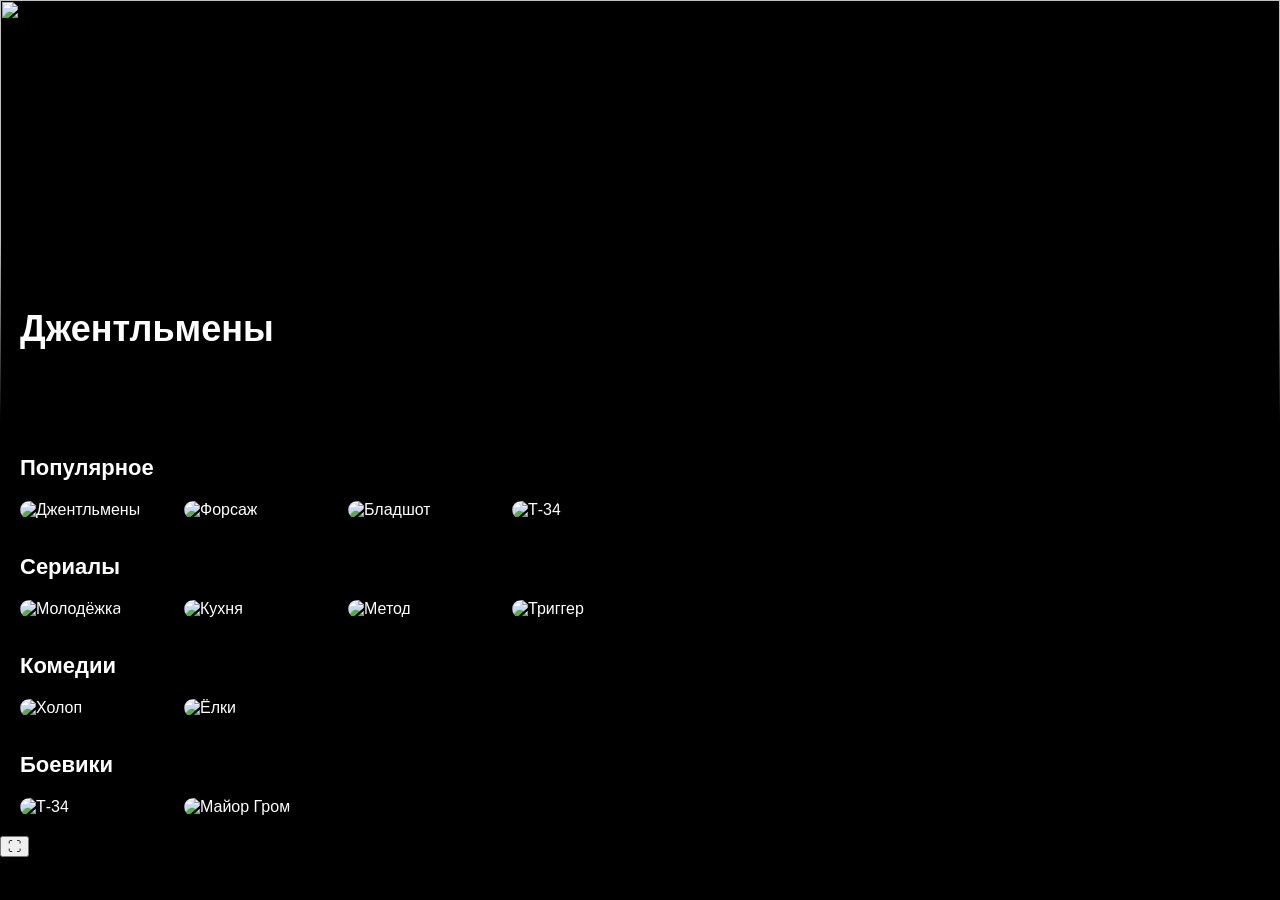
==== index.html @ 3214b255 "Update index.html" ====
<!DOCTYPE html>
<html lang="ru">
<head>

<meta charset="UTF-8">
<meta name="viewport" content="width=device-width, initial-scale=1">

<title>Telepub</title>

<link rel="stylesheet" href="css/style.css">

<script src="https://telegram.org/js/telegram-web-app.js"></script>

</head>

<body>

<div class="hero">
<div class="hero-slider" id="hero"></div>
<div class="hero-gradient"></div>
</div>

<div class="content">

<section>
<h2>Популярное</h2>
<div class="row" id="popular"></div>
</section>

<section>
<h2>Сериалы</h2>
<div class="row" id="series"></div>
</section>

<section>
<h2>Комедии</h2>
<div class="row" id="comedy"></div>
</section>

<section>
<h2>Боевики</h2>
<div class="row" id="action"></div>
</section>

</div>

<!-- Fullscreen button -->
<button id="fullscreenBtn" class="fullscreen-btn">⛶</button>

<script src="js/movies.js"></script>
<script src="js/app.js"></script>
<script src="js/slider.js"></script>

</body>
</html>
---- css/style.css ----
body{
margin:0;
background:#000;
color:#fff;
font-family:-apple-system,BlinkMacSystemFont,Arial;
}

/* HERO */

.hero{
height:420px;
position:relative;
overflow:hidden;
}

.hero-slide{
position:absolute;
width:100%;
height:100%;
opacity:0;
transition:opacity .6s;
}

.hero-slide.active{
opacity:1;
}

.hero-slide img{
width:100%;
height:100%;
object-fit:cover;
}

.hero-info{
position:absolute;
bottom:60px;
left:20px;
z-index:2;
max-width:60%;
}

.hero-title{
font-size:36px;
font-weight:700;
margin-bottom:10px;
}

.hero-desc{
font-size:16px;
opacity:.9;
}

.hero-gradient{
position:absolute;
bottom:0;
width:100%;
height:180px;
background:linear-gradient(transparent,#000);
}

/* CONTENT */

.content{
padding:10px;
}

h2{
margin:25px 10px 10px;
font-size:22px;
}

/* ROW */

.row{
display:flex;
overflow-x:auto;
gap:14px;
padding:10px;
scroll-behavior:smooth;
}

.row::-webkit-scrollbar{
display:none;
}

/* POSTER */

.poster{
min-width:150px;
transition:0.25s;
cursor:pointer;
}

.poster img{
width:150px;
height:225px;
object-fit:cover;
border-radius:10px;
box-shadow:0 8px 20px rgba(0,0,0,.5);
}

.poster:hover{
transform:scale(1.08);
}

/* PLAYER */

#playerWrapper{
position:relative;
width:720px;
max-width:100vw;
margin:auto;
}

#playerWrapper video{
width:100%;
background:#000;
}

/* CLOSE */

#closeBtn{
position:absolute;
top:12px;
right:16px;
font-size:28px;
cursor:pointer;
color:white;
z-index:1000;
}

/* SKIP */

#skipBtn{
position:absolute;
bottom:22px;
right:22px;
padding:10px 18px;
background:rgba(255,255,255,0.2);
color:white;
border-radius:8px;
cursor:pointer;
display:none;
backdrop-filter: blur(6px);
}
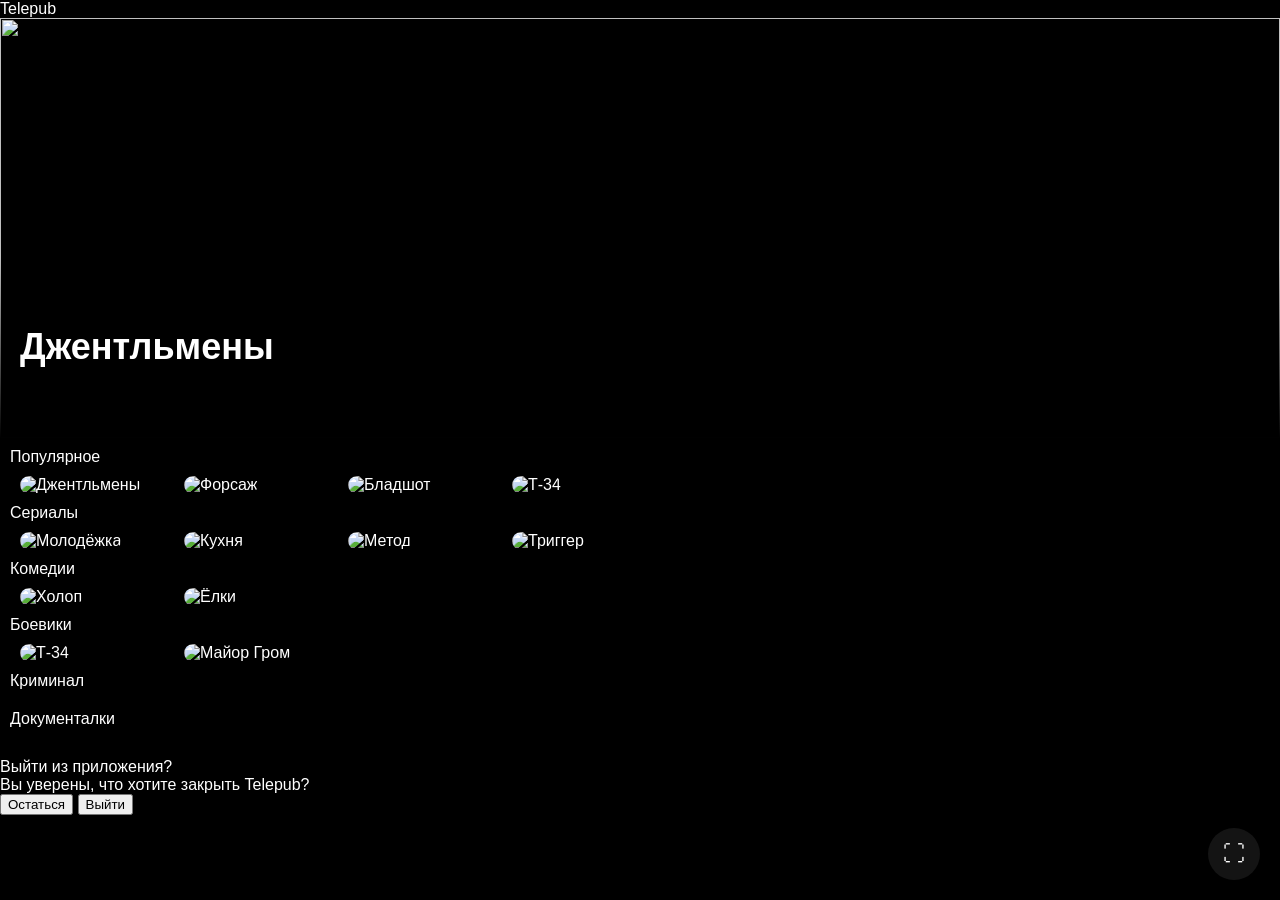
==== commit e6bc38d5: "Update index.html" ====
--- a/index.html
+++ b/index.html
@@ -1,55 +1,98 @@
 <!DOCTYPE html>
 <html lang="ru">
 <head>
-
 <meta charset="UTF-8">
-<meta name="viewport" content="width=device-width, initial-scale=1">
-
+<meta name="viewport" content="width=device-width, initial-scale=1, viewport-fit=cover">
 <title>Telepub</title>
-
 <link rel="stylesheet" href="css/style.css">
-
 <script src="https://telegram.org/js/telegram-web-app.js"></script>
-
 </head>
-
 <body>
 
+<!-- ШАПКА -->
+<header class="site-header">
+  <div class="logo">Tele<span>pub</span></div>
+</header>
+
+<!-- HERO БАННЕР -->
 <div class="hero">
-<div class="hero-slider" id="hero"></div>
-<div class="hero-gradient"></div>
+  <div class="hero-slider" id="hero"></div>
+  <div class="hero-gradient"></div>
+  <div class="hero-dots" id="heroDots"></div>
 </div>
 
+<!-- ОСНОВНОЙ КОНТЕНТ -->
 <div class="content">
 
-<section>
-<h2>Популярное</h2>
-<div class="row" id="popular"></div>
-</section>
+  <section>
+    <div class="section-header">
+      <div class="section-title">Популярное</div>
+      <div class="section-line"></div>
+    </div>
+    <div class="row" id="popular"></div>
+  </section>
 
-<section>
-<h2>Сериалы</h2>
-<div class="row" id="series"></div>
-</section>
+  <section>
+    <div class="section-header">
+      <div class="section-title">Сериалы</div>
+      <div class="section-line"></div>
+    </div>
+    <div class="row" id="series"></div>
+  </section>
 
-<section>
-<h2>Комедии</h2>
-<div class="row" id="comedy"></div>
-</section>
+  <section>
+    <div class="section-header">
+      <div class="section-title">Комедии</div>
+      <div class="section-line"></div>
+    </div>
+    <div class="row" id="comedy"></div>
+  </section>
 
-<section>
-<h2>Боевики</h2>
-<div class="row" id="action"></div>
-</section>
+  <section>
+    <div class="section-header">
+      <div class="section-title">Боевики</div>
+      <div class="section-line"></div>
+    </div>
+    <div class="row" id="action"></div>
+  </section>
+
+  <section>
+    <div class="section-header">
+      <div class="section-title">Криминал</div>
+      <div class="section-line"></div>
+    </div>
+    <div class="row" id="crime"></div>
+  </section>
+
+  <section>
+    <div class="section-header">
+      <div class="section-title">Документалки</div>
+      <div class="section-line"></div>
+    </div>
+    <div class="row" id="docs"></div>
+  </section>
 
 </div>
 
-<!-- Fullscreen button -->
-<button id="fullscreenBtn" class="fullscreen-btn">⛶</button>
+<!-- КНОПКА FULLSCREEN -->
+<button id="fullscreenBtn" class="fullscreen-btn" title="Полный экран">⛶</button>
+
+<!-- МОДАЛ ПОДТВЕРЖДЕНИЯ ВЫХОДА -->
+<div class="exit-modal" id="exitModal">
+  <div class="exit-modal-backdrop" id="exitBackdrop"></div>
+  <div class="exit-modal-sheet">
+    <div class="exit-modal-handle"></div>
+    <div class="exit-modal-title">Выйти из приложения?</div>
+    <div class="exit-modal-sub">Вы уверены, что хотите закрыть Telepub?</div>
+    <div class="exit-modal-btns">
+      <button class="exit-btn-cancel"  id="exitCancel">Остаться</button>
+      <button class="exit-btn-confirm" id="exitConfirm">Выйти</button>
+    </div>
+  </div>
+</div>
 
 <script src="js/movies.js"></script>
 <script src="js/app.js"></script>
 <script src="js/slider.js"></script>
-
 </body>
 </html>
--- a/css/style.css
+++ b/css/style.css
@@ -6,7 +6,6 @@
 }
 
 /* HERO */
-
 .hero{
 height:420px;
 position:relative;
@@ -59,7 +58,6 @@
 }
 
 /* CONTENT */
-
 .content{
 padding:10px;
 }
@@ -70,7 +68,6 @@
 }
 
 /* ROW */
-
 .row{
 display:flex;
 overflow-x:auto;
@@ -84,7 +81,6 @@
 }
 
 /* POSTER */
-
 .poster{
 min-width:150px;
 transition:0.25s;
@@ -104,7 +100,6 @@
 }
 
 /* PLAYER */
-
 #playerWrapper{
 position:relative;
 width:720px;
@@ -118,7 +113,6 @@
 }
 
 /* CLOSE */
-
 #closeBtn{
 position:absolute;
 top:12px;
@@ -130,7 +124,6 @@
 }
 
 /* SKIP */
-
 #skipBtn{
 position:absolute;
 bottom:22px;
@@ -143,3 +136,20 @@
 display:none;
 backdrop-filter: blur(6px);
 }
+
+/* FULLSCREEN BUTTON */
+.fullscreen-btn{
+position: fixed;
+bottom: 20px;
+right: 20px;
+width: 52px;
+height: 52px;
+border-radius: 50%;
+border: none;
+font-size: 22px;
+background: rgba(255,255,255,0.08);
+color: white;
+backdrop-filter: blur(12px);
+z-index: 999;
+cursor:pointer;
+}
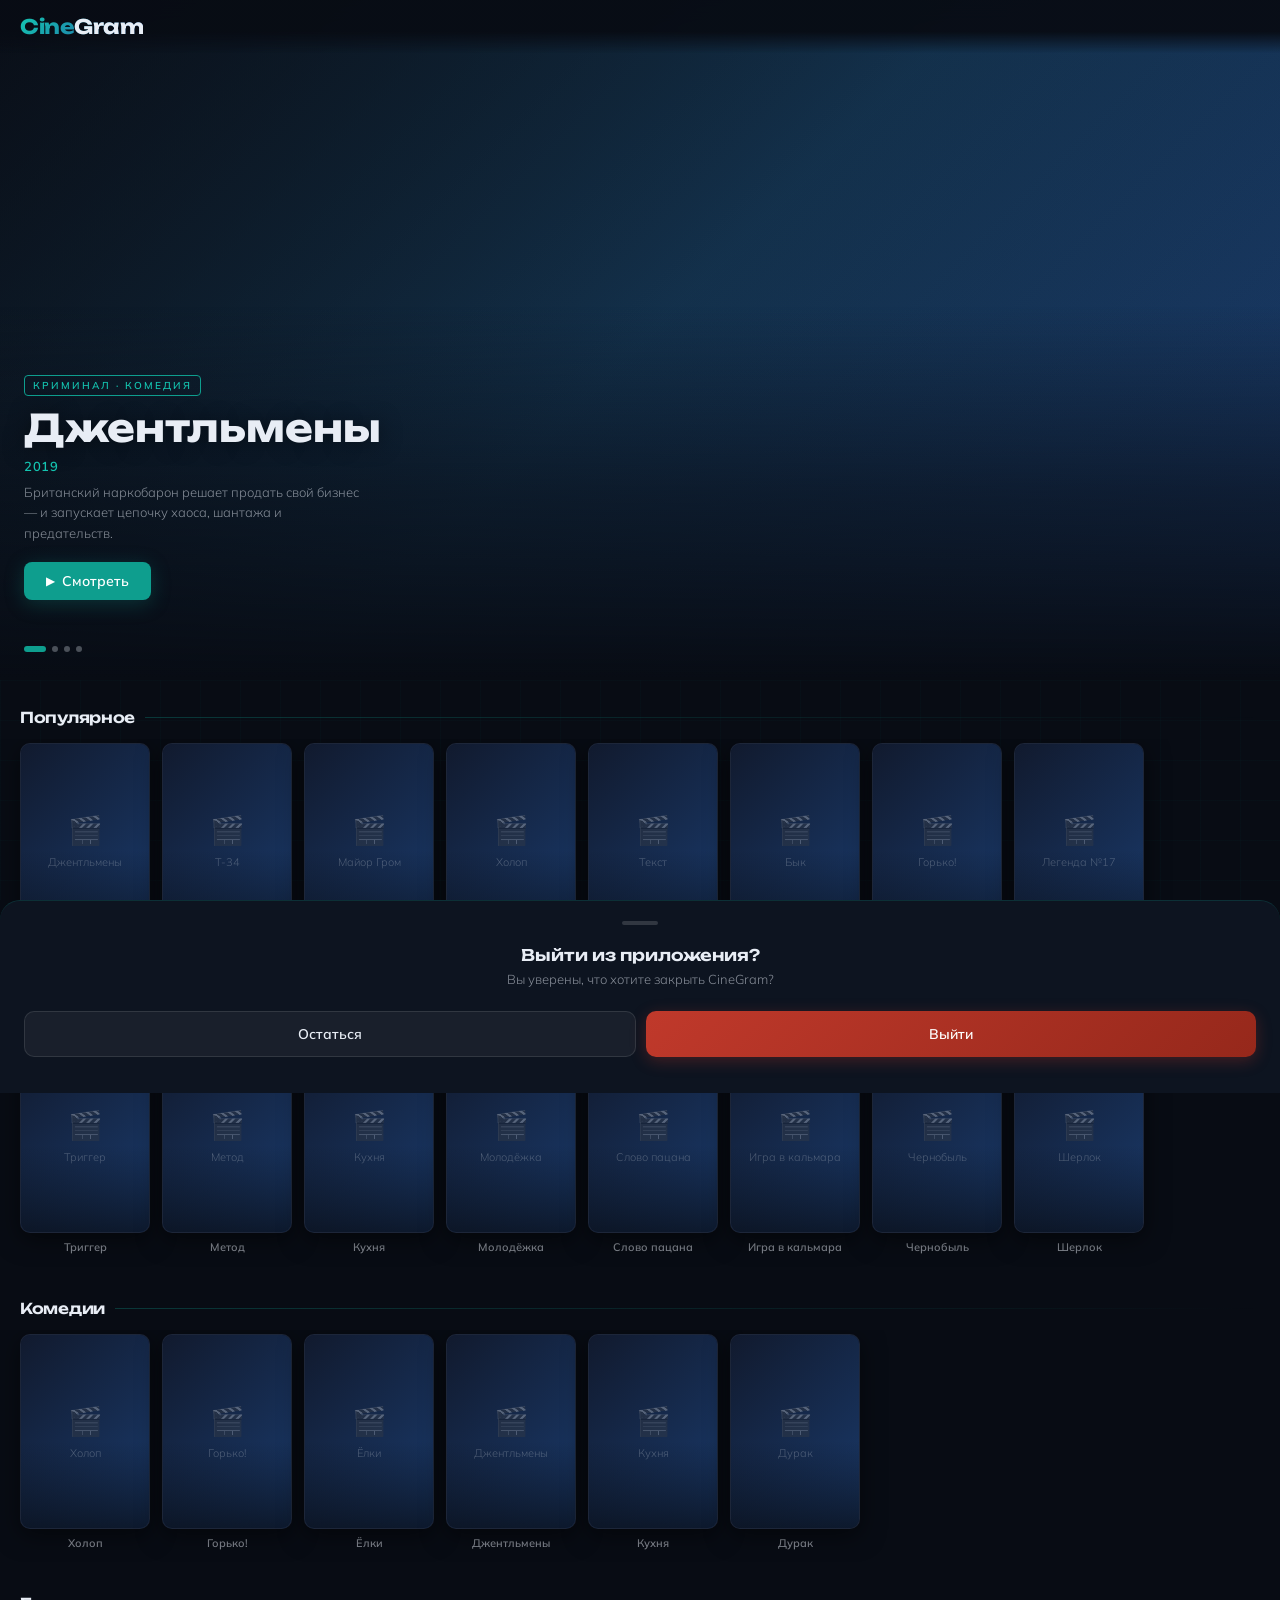
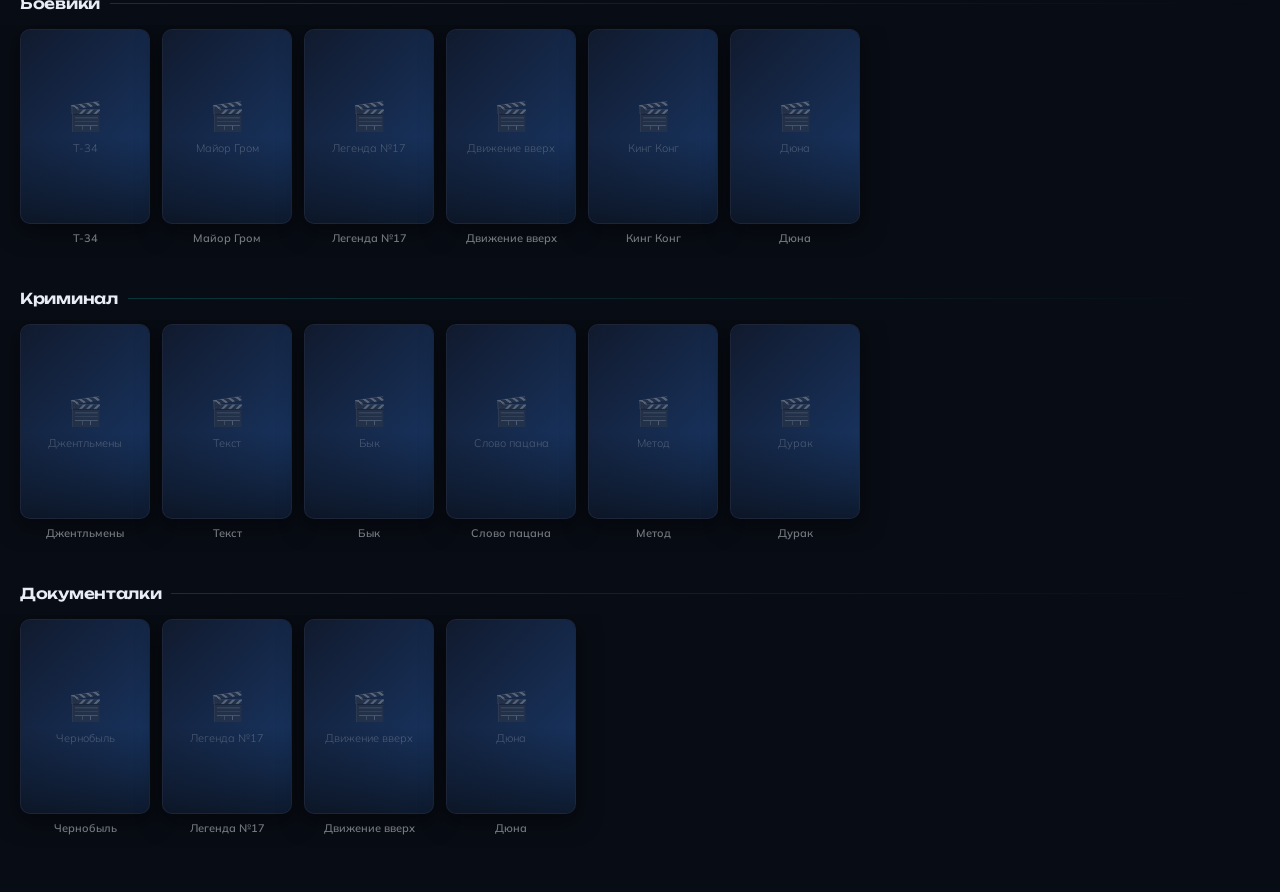
==== commit 51ceabbc: "Update index.html" ====
--- a/index.html
+++ b/index.html
@@ -3,7 +3,7 @@
 <head>
 <meta charset="UTF-8">
 <meta name="viewport" content="width=device-width, initial-scale=1, viewport-fit=cover">
-<title>Telepub</title>
+<title>CineGram</title>
 <link rel="stylesheet" href="css/style.css">
 <script src="https://telegram.org/js/telegram-web-app.js"></script>
 </head>
@@ -11,7 +11,7 @@
 
 <!-- ШАПКА -->
 <header class="site-header">
-  <div class="logo">Tele<span>pub</span></div>
+  <div class="logo">Cine<span>Gram</span></div>
 </header>
 
 <!-- HERO БАННЕР -->
@@ -74,16 +74,13 @@
 
 </div>
 
-<!-- КНОПКА FULLSCREEN -->
-<button id="fullscreenBtn" class="fullscreen-btn" title="Полный экран">⛶</button>
-
 <!-- МОДАЛ ПОДТВЕРЖДЕНИЯ ВЫХОДА -->
 <div class="exit-modal" id="exitModal">
   <div class="exit-modal-backdrop" id="exitBackdrop"></div>
   <div class="exit-modal-sheet">
     <div class="exit-modal-handle"></div>
     <div class="exit-modal-title">Выйти из приложения?</div>
-    <div class="exit-modal-sub">Вы уверены, что хотите закрыть Telepub?</div>
+    <div class="exit-modal-sub">Вы уверены, что хотите закрыть CineGram?</div>
     <div class="exit-modal-btns">
       <button class="exit-btn-cancel"  id="exitCancel">Остаться</button>
       <button class="exit-btn-confirm" id="exitConfirm">Выйти</button>
--- a/css/style.css
+++ b/css/style.css
@@ -1,155 +1,521 @@
-body{
-margin:0;
-background:#000;
-color:#fff;
-font-family:-apple-system,BlinkMacSystemFont,Arial;
-}
-
-/* HERO */
-.hero{
-height:420px;
-position:relative;
-overflow:hidden;
-}
-
-.hero-slide{
-position:absolute;
-width:100%;
-height:100%;
-opacity:0;
-transition:opacity .6s;
-}
-
-.hero-slide.active{
-opacity:1;
-}
-
-.hero-slide img{
-width:100%;
-height:100%;
-object-fit:cover;
-}
-
-.hero-info{
-position:absolute;
-bottom:60px;
-left:20px;
-z-index:2;
-max-width:60%;
-}
-
-.hero-title{
-font-size:36px;
-font-weight:700;
-margin-bottom:10px;
-}
-
-.hero-desc{
-font-size:16px;
-opacity:.9;
-}
-
-.hero-gradient{
-position:absolute;
-bottom:0;
-width:100%;
-height:180px;
-background:linear-gradient(transparent,#000);
-}
-
-/* CONTENT */
-.content{
-padding:10px;
-}
-
-h2{
-margin:25px 10px 10px;
-font-size:22px;
-}
-
-/* ROW */
-.row{
-display:flex;
-overflow-x:auto;
-gap:14px;
-padding:10px;
-scroll-behavior:smooth;
-}
-
-.row::-webkit-scrollbar{
-display:none;
-}
-
-/* POSTER */
-.poster{
-min-width:150px;
-transition:0.25s;
-cursor:pointer;
-}
-
-.poster img{
-width:150px;
-height:225px;
-object-fit:cover;
-border-radius:10px;
-box-shadow:0 8px 20px rgba(0,0,0,.5);
-}
-
-.poster:hover{
-transform:scale(1.08);
-}
-
-/* PLAYER */
-#playerWrapper{
-position:relative;
-width:720px;
-max-width:100vw;
-margin:auto;
-}
-
-#playerWrapper video{
-width:100%;
-background:#000;
-}
-
-/* CLOSE */
-#closeBtn{
-position:absolute;
-top:12px;
-right:16px;
-font-size:28px;
-cursor:pointer;
-color:white;
-z-index:1000;
-}
-
-/* SKIP */
-#skipBtn{
-position:absolute;
-bottom:22px;
-right:22px;
-padding:10px 18px;
-background:rgba(255,255,255,0.2);
-color:white;
-border-radius:8px;
-cursor:pointer;
-display:none;
-backdrop-filter: blur(6px);
-}
-
-/* FULLSCREEN BUTTON */
-.fullscreen-btn{
-position: fixed;
-bottom: 20px;
-right: 20px;
-width: 52px;
-height: 52px;
-border-radius: 50%;
-border: none;
-font-size: 22px;
-background: rgba(255,255,255,0.08);
-color: white;
-backdrop-filter: blur(12px);
-z-index: 999;
-cursor:pointer;
-}
+@import url('https://fonts.googleapis.com/css2?family=Unbounded:wght@400;600;700&family=Mulish:wght@300;400;600&display=swap');
+
+/* ============================================================
+   ПЕРЕМЕННЫЕ
+   ============================================================ */
+:root {
+  --bg:         #080c14;
+  --bg2:        #0d1420;
+  --bg3:        #111a2e;
+  --blue:       #1a3a6b;
+  --blue-light: #2558a8;
+  --teal:       #0e9e8e;
+  --teal-light: #14c4b0;
+  --teal-glow:  rgba(14,158,142,0.25);
+  --text:       #e8edf5;
+  --text-dim:   rgba(232,237,245,0.55);
+  --text-muted: rgba(232,237,245,0.3);
+  --card-bg:    rgba(13,20,32,0.8);
+  --radius:     10px;
+}
+
+/* ============================================================
+   БАЗА
+   ============================================================ */
+*, *::before, *::after { box-sizing: border-box; margin: 0; padding: 0; }
+
+html { scroll-behavior: smooth; }
+
+body {
+  background: var(--bg);
+  color: var(--text);
+  font-family: 'Mulish', sans-serif;
+  font-weight: 300;
+  min-height: 100vh;
+  overflow-x: hidden;
+}
+
+/* Фоновая сетка */
+body::before {
+  content: '';
+  position: fixed;
+  inset: 0;
+  background-image:
+    linear-gradient(rgba(14,158,142,0.03) 1px, transparent 1px),
+    linear-gradient(90deg, rgba(14,158,142,0.03) 1px, transparent 1px);
+  background-size: 40px 40px;
+  pointer-events: none;
+  z-index: 0;
+}
+
+/* ============================================================
+   ШАПКА
+   ============================================================ */
+.site-header {
+  position: fixed;
+  top: 0; left: 0; right: 0;
+  z-index: 100;
+  padding: 14px 20px;
+  display: flex;
+  align-items: center;
+  justify-content: space-between;
+  background: linear-gradient(to bottom, rgba(8,12,20,0.95) 60%, transparent);
+  backdrop-filter: blur(10px);
+}
+
+.logo {
+  font-family: 'Unbounded', sans-serif;
+  font-weight: 700;
+  font-size: 20px;
+  letter-spacing: -0.5px;
+  background: linear-gradient(135deg, var(--teal-light), var(--blue-light));
+  -webkit-background-clip: text;
+  -webkit-text-fill-color: transparent;
+  background-clip: text;
+}
+
+.logo span {
+  background: var(--text);
+  -webkit-background-clip: text;
+  -webkit-text-fill-color: transparent;
+  background-clip: text;
+}
+
+/* ============================================================
+   HERO
+   ============================================================ */
+.hero {
+  position: relative;
+  height: 100svh;
+  min-height: 480px;
+  max-height: 680px;
+  overflow: hidden;
+}
+
+.hero-slider {
+  position: relative;
+  width: 100%;
+  height: 100%;
+}
+
+.hero-slide {
+  position: absolute;
+  inset: 0;
+  opacity: 0;
+  transition: opacity 0.8s ease;
+}
+
+.hero-slide.active { opacity: 1; }
+
+.hero-slide img {
+  width: 100%;
+  height: 100%;
+  object-fit: cover;
+  transform: scale(1.04);
+  transition: transform 6s ease;
+  filter: brightness(0.55) saturate(0.8);
+}
+
+.hero-slide.active img { transform: scale(1); }
+
+/* Наложения */
+.hero-slide::before {
+  content: '';
+  position: absolute;
+  inset: 0;
+  background: linear-gradient(
+    135deg,
+    rgba(8,12,20,0.7) 0%,
+    rgba(14,158,142,0.08) 50%,
+    transparent 100%
+  );
+  z-index: 1;
+}
+
+.hero-gradient {
+  position: absolute;
+  bottom: 0; left: 0; right: 0;
+  height: 55%;
+  background: linear-gradient(
+    to bottom,
+    transparent 0%,
+    rgba(8,12,20,0.6) 50%,
+    var(--bg) 100%
+  );
+  z-index: 2;
+}
+
+.hero-info {
+  position: absolute;
+  bottom: 80px;
+  left: 24px;
+  right: 24px;
+  z-index: 3;
+  opacity: 0;
+  transform: translateY(16px);
+  transition: opacity 0.6s 0.3s ease, transform 0.6s 0.3s ease;
+}
+
+.hero-slide.active .hero-info {
+  opacity: 1;
+  transform: translateY(0);
+}
+
+.hero-badge {
+  display: inline-block;
+  font-family: 'Mulish', sans-serif;
+  font-size: 10px;
+  font-weight: 600;
+  letter-spacing: 2px;
+  text-transform: uppercase;
+  color: var(--teal-light);
+  border: 1px solid var(--teal);
+  border-radius: 4px;
+  padding: 3px 8px;
+  margin-bottom: 10px;
+}
+
+.hero-title {
+  font-family: 'Unbounded', sans-serif;
+  font-size: clamp(24px, 6vw, 38px);
+  font-weight: 700;
+  line-height: 1.15;
+  margin-bottom: 8px;
+  text-shadow: 0 2px 20px rgba(0,0,0,0.5);
+}
+
+.hero-meta {
+  font-size: 13px;
+  color: var(--teal-light);
+  font-weight: 600;
+  margin-bottom: 8px;
+  letter-spacing: 0.5px;
+}
+
+.hero-desc {
+  font-size: 13px;
+  color: var(--text-dim);
+  line-height: 1.6;
+  max-width: 340px;
+  margin-bottom: 18px;
+}
+
+.hero-btn {
+  display: inline-flex;
+  align-items: center;
+  gap: 8px;
+  background: var(--teal);
+  color: #fff;
+  font-family: 'Mulish', sans-serif;
+  font-weight: 600;
+  font-size: 14px;
+  padding: 10px 22px;
+  border-radius: 8px;
+  cursor: pointer;
+  border: none;
+  transition: background 0.2s, transform 0.2s, box-shadow 0.2s;
+  box-shadow: 0 4px 20px var(--teal-glow);
+}
+.hero-btn:hover { background: var(--teal-light); transform: translateY(-1px); box-shadow: 0 6px 28px var(--teal-glow); }
+.hero-btn::before { content: '▶'; font-size: 11px; }
+
+/* Индикаторы слайдов */
+.hero-dots {
+  position: absolute;
+  bottom: 28px;
+  left: 24px;
+  z-index: 3;
+  display: flex;
+  gap: 6px;
+}
+
+.hero-dot {
+  width: 6px;
+  height: 6px;
+  border-radius: 3px;
+  background: var(--text-muted);
+  transition: width 0.3s, background 0.3s;
+  cursor: pointer;
+}
+.hero-dot.active {
+  width: 22px;
+  background: var(--teal);
+}
+
+/* ============================================================
+   КОНТЕНТ
+   ============================================================ */
+.content {
+  position: relative;
+  z-index: 1;
+  padding: 0 0 40px;
+}
+
+section {
+  margin-bottom: 4px;
+}
+
+.section-header {
+  display: flex;
+  align-items: center;
+  gap: 10px;
+  padding: 28px 20px 12px;
+}
+
+.section-title {
+  font-family: 'Unbounded', sans-serif;
+  font-size: 15px;
+  font-weight: 600;
+  letter-spacing: -0.3px;
+  color: var(--text);
+}
+
+.section-line {
+  flex: 1;
+  height: 1px;
+  background: linear-gradient(to right, rgba(14,158,142,0.3), transparent);
+}
+
+/* ============================================================
+   РЯД ПОСТЕРОВ
+   ============================================================ */
+.row {
+  display: flex;
+  overflow-x: auto;
+  gap: 12px;
+  padding: 4px 20px 12px;
+  scroll-behavior: smooth;
+  -webkit-overflow-scrolling: touch;
+}
+.row::-webkit-scrollbar { display: none; }
+
+/* ============================================================
+   ПОСТЕР
+   ============================================================ */
+.poster {
+  flex-shrink: 0;
+  width: 130px;
+  cursor: pointer;
+  position: relative;
+}
+
+.poster-img-wrap {
+  position: relative;
+  width: 130px;
+  height: 195px;
+  border-radius: var(--radius);
+  overflow: hidden;
+  background: var(--bg3);
+  box-shadow: 0 6px 24px rgba(0,0,0,0.5);
+  transition: transform 0.25s ease, box-shadow 0.25s ease;
+  border: 1px solid rgba(255,255,255,0.05);
+}
+
+.poster:active .poster-img-wrap,
+.poster:hover .poster-img-wrap {
+  transform: scale(1.05) translateY(-3px);
+  box-shadow: 0 12px 32px rgba(0,0,0,0.6), 0 0 0 1px rgba(14,158,142,0.4);
+}
+
+.poster img {
+  width: 100%;
+  height: 100%;
+  object-fit: cover;
+  display: block;
+  transition: filter 0.25s;
+}
+
+.poster:hover img, .poster:active img {
+  filter: brightness(1.1);
+}
+
+/* Заглушка если картинка не загрузилась */
+.poster-placeholder {
+  width: 100%;
+  height: 100%;
+  display: flex;
+  flex-direction: column;
+  align-items: center;
+  justify-content: center;
+  background: linear-gradient(135deg, var(--bg3), var(--blue));
+  color: var(--text-muted);
+  font-size: 11px;
+  text-align: center;
+  padding: 12px;
+  gap: 8px;
+}
+.poster-placeholder::before {
+  content: '🎬';
+  font-size: 28px;
+}
+
+/* Блик поверх постера */
+.poster-img-wrap::after {
+  content: '';
+  position: absolute;
+  inset: 0;
+  background: linear-gradient(
+    to bottom,
+    transparent 55%,
+    rgba(8,12,20,0.7) 100%
+  );
+  pointer-events: none;
+}
+
+/* Кнопка Play при hover */
+.poster-play {
+  position: absolute;
+  bottom: 8px;
+  left: 50%;
+  transform: translateX(-50%) translateY(4px);
+  opacity: 0;
+  width: 36px;
+  height: 36px;
+  border-radius: 50%;
+  background: var(--teal);
+  display: flex;
+  align-items: center;
+  justify-content: center;
+  font-size: 12px;
+  color: white;
+  z-index: 2;
+  transition: opacity 0.2s, transform 0.2s;
+  box-shadow: 0 2px 12px var(--teal-glow);
+}
+.poster:hover .poster-play,
+.poster:active .poster-play {
+  opacity: 1;
+  transform: translateX(-50%) translateY(0);
+}
+
+.poster-title {
+  font-size: 11px;
+  font-weight: 600;
+  color: var(--text-dim);
+  margin-top: 7px;
+  text-align: center;
+  line-height: 1.3;
+  white-space: nowrap;
+  overflow: hidden;
+  text-overflow: ellipsis;
+}
+
+/* ============================================================
+   FULLSCREEN BTN
+   ============================================================ */
+.fullscreen-btn {
+  position: fixed;
+  bottom: 24px;
+  right: 20px;
+  width: 44px;
+  height: 44px;
+  border-radius: 50%;
+  border: 1px solid rgba(14,158,142,0.3);
+  font-size: 18px;
+  background: rgba(13,20,32,0.85);
+  color: var(--teal-light);
+  backdrop-filter: blur(12px);
+  z-index: 999;
+  cursor: pointer;
+  transition: background 0.2s, border-color 0.2s, transform 0.2s;
+  box-shadow: 0 4px 16px rgba(0,0,0,0.4);
+}
+.fullscreen-btn:hover {
+  background: rgba(14,158,142,0.15);
+  border-color: var(--teal);
+  transform: scale(1.08);
+}
+
+/* ============================================================
+   МОДАЛ ПОДТВЕРЖДЕНИЯ ВЫХОДА
+   ============================================================ */
+.exit-modal {
+  position: fixed;
+  bottom: 0; left: 0; right: 0;
+  z-index: 9000;
+  transform: translateY(100%);
+  transition: transform 0.35s cubic-bezier(0.32, 0.72, 0, 1);
+}
+.exit-modal.open { transform: translateY(0); }
+
+.exit-modal-backdrop {
+  position: fixed;
+  inset: 0;
+  background: rgba(0,0,0,0.55);
+  backdrop-filter: blur(4px);
+  opacity: 0;
+  transition: opacity 0.35s;
+  pointer-events: none;
+}
+.exit-modal.open .exit-modal-backdrop {
+  opacity: 1;
+  pointer-events: auto;
+}
+
+.exit-modal-sheet {
+  position: relative;
+  background: var(--bg2);
+  border-top: 1px solid rgba(14,158,142,0.2);
+  border-radius: 20px 20px 0 0;
+  padding: 20px 24px 36px;
+  z-index: 1;
+}
+
+.exit-modal-handle {
+  width: 36px;
+  height: 4px;
+  border-radius: 2px;
+  background: rgba(255,255,255,0.15);
+  margin: 0 auto 20px;
+}
+
+.exit-modal-title {
+  font-family: 'Unbounded', sans-serif;
+  font-size: 16px;
+  font-weight: 600;
+  text-align: center;
+  margin-bottom: 6px;
+}
+
+.exit-modal-sub {
+  font-size: 13px;
+  color: var(--text-dim);
+  text-align: center;
+  margin-bottom: 24px;
+}
+
+.exit-modal-btns {
+  display: flex;
+  gap: 10px;
+}
+
+.exit-btn-cancel {
+  flex: 1;
+  padding: 13px;
+  border-radius: 10px;
+  border: 1px solid rgba(255,255,255,0.1);
+  background: rgba(255,255,255,0.05);
+  color: var(--text);
+  font-family: 'Mulish', sans-serif;
+  font-size: 14px;
+  font-weight: 600;
+  cursor: pointer;
+  transition: background 0.2s;
+}
+.exit-btn-cancel:hover { background: rgba(255,255,255,0.1); }
+
+.exit-btn-confirm {
+  flex: 1;
+  padding: 13px;
+  border-radius: 10px;
+  border: none;
+  background: linear-gradient(135deg, #c0392b, #96281b);
+  color: #fff;
+  font-family: 'Mulish', sans-serif;
+  font-size: 14px;
+  font-weight: 600;
+  cursor: pointer;
+  transition: opacity 0.2s, transform 0.2s;
+  box-shadow: 0 4px 16px rgba(192,57,43,0.3);
+}
+.exit-btn-confirm:hover { opacity: 0.9; transform: translateY(-1px); }
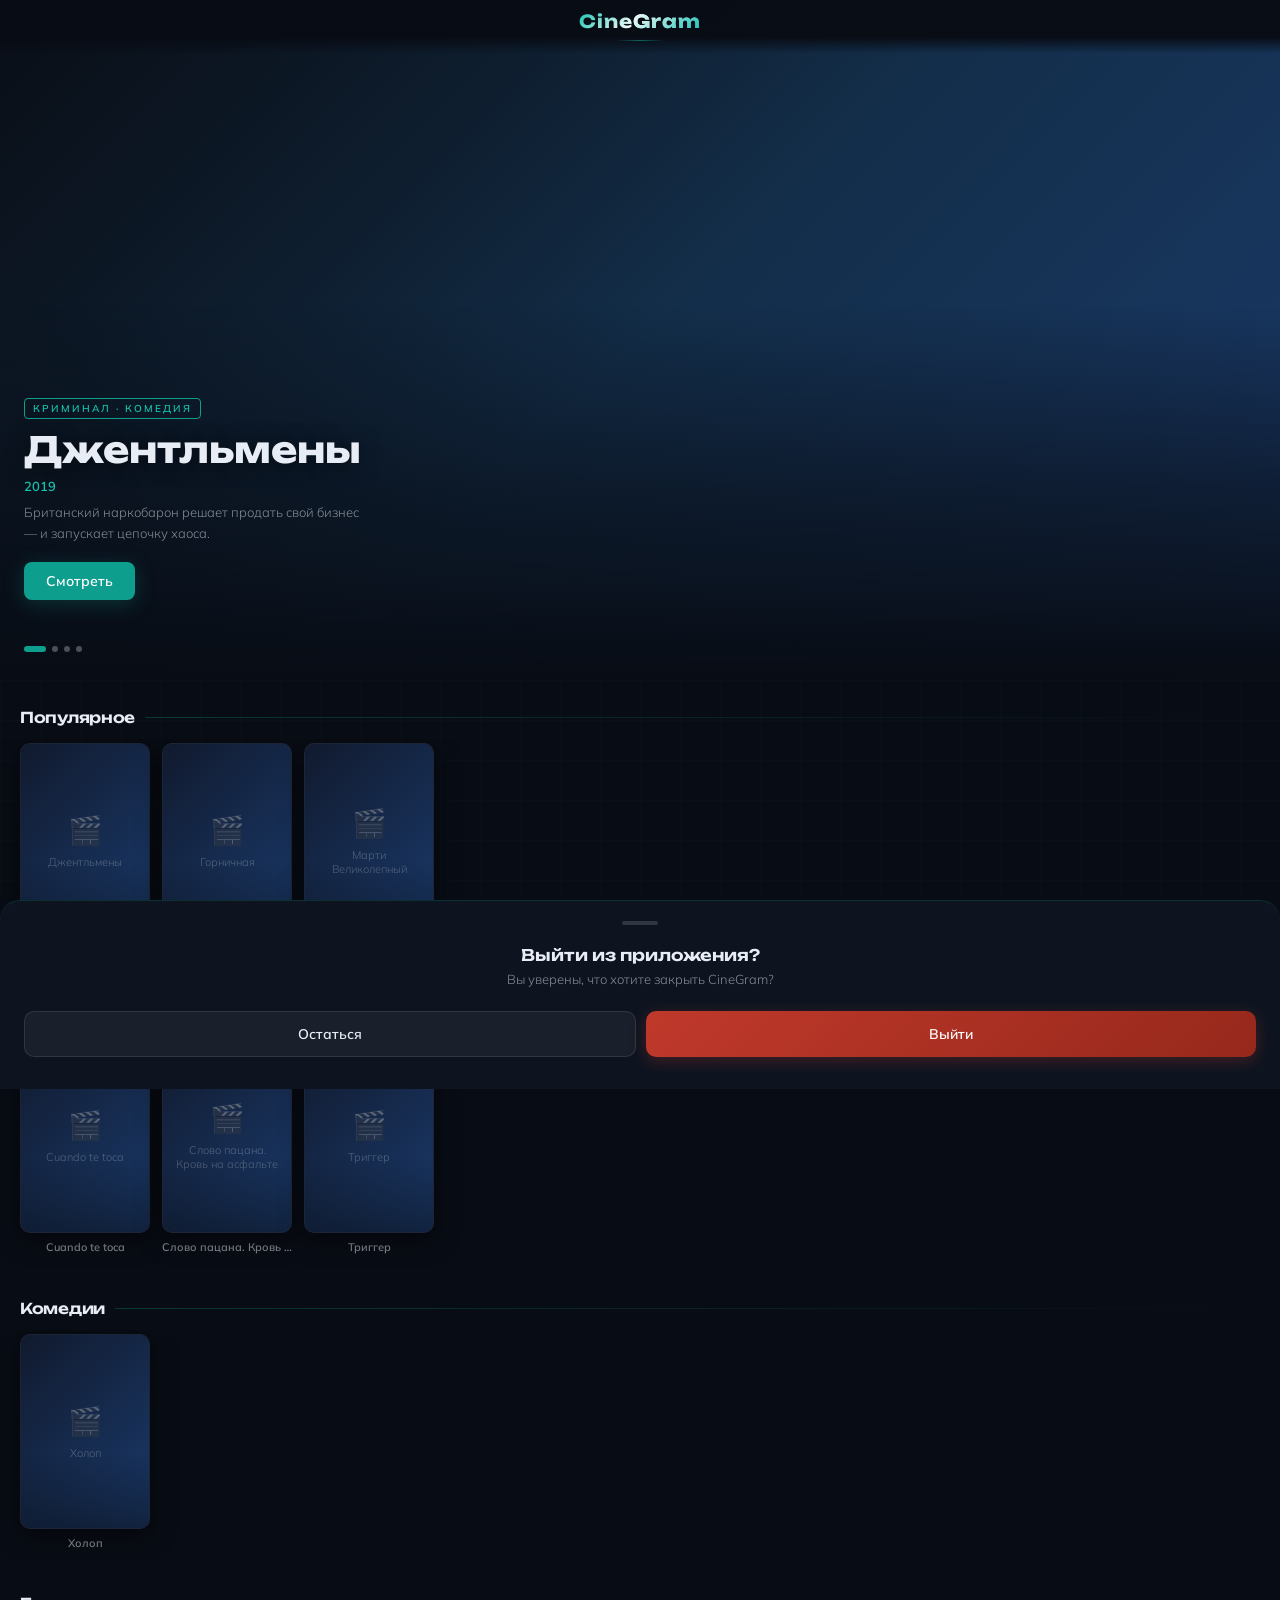
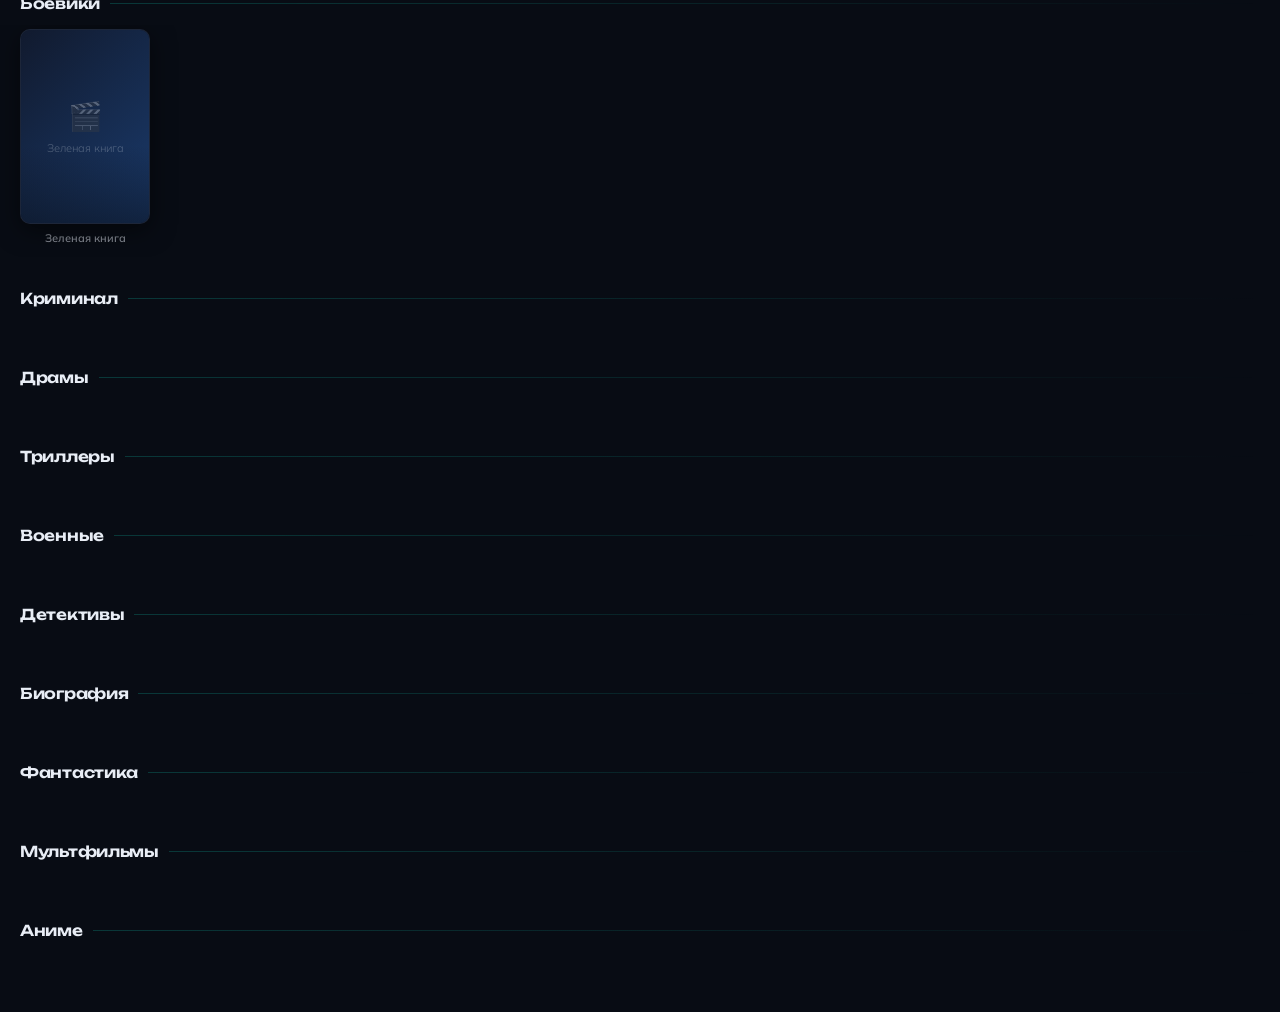
==== commit 5ae51202: "Update index.html" ====
--- a/index.html
+++ b/index.html
@@ -66,10 +66,66 @@
 
   <section>
     <div class="section-header">
-      <div class="section-title">Документалки</div>
+      <div class="section-title">Драмы</div>
       <div class="section-line"></div>
     </div>
-    <div class="row" id="docs"></div>
+    <div class="row" id="drama"></div>
+  </section>
+
+  <section>
+    <div class="section-header">
+      <div class="section-title">Триллеры</div>
+      <div class="section-line"></div>
+    </div>
+    <div class="row" id="thriller"></div>
+  </section>
+
+  <section>
+    <div class="section-header">
+      <div class="section-title">Военные</div>
+      <div class="section-line"></div>
+    </div>
+    <div class="row" id="war"></div>
+  </section>
+
+  <section>
+    <div class="section-header">
+      <div class="section-title">Детективы</div>
+      <div class="section-line"></div>
+    </div>
+    <div class="row" id="detective"></div>
+  </section>
+
+  <section>
+    <div class="section-header">
+      <div class="section-title">Биография</div>
+      <div class="section-line"></div>
+    </div>
+    <div class="row" id="biography"></div>
+  </section>
+
+  <section>
+    <div class="section-header">
+      <div class="section-title">Фантастика</div>
+      <div class="section-line"></div>
+    </div>
+    <div class="row" id="scifi"></div>
+  </section>
+
+  <section>
+    <div class="section-header">
+      <div class="section-title">Мультфильмы</div>
+      <div class="section-line"></div>
+    </div>
+    <div class="row" id="cartoon"></div>
+  </section>
+
+  <section>
+    <div class="section-header">
+      <div class="section-title">Аниме</div>
+      <div class="section-line"></div>
+    </div>
+    <div class="row" id="anime"></div>
   </section>
 
 </div>
--- a/css/style.css
+++ b/css/style.css
@@ -1,8 +1,5 @@
 @import url('https://fonts.googleapis.com/css2?family=Unbounded:wght@400;600;700&family=Mulish:wght@300;400;600&display=swap');
 
-/* ============================================================
-   ПЕРЕМЕННЫЕ
-   ============================================================ */
 :root {
   --bg:         #080c14;
   --bg2:        #0d1420;
@@ -15,16 +12,15 @@
   --text:       #e8edf5;
   --text-dim:   rgba(232,237,245,0.55);
   --text-muted: rgba(232,237,245,0.3);
-  --card-bg:    rgba(13,20,32,0.8);
   --radius:     10px;
 }
 
-/* ============================================================
-   БАЗА
-   ============================================================ */
 *, *::before, *::after { box-sizing: border-box; margin: 0; padding: 0; }
 
-html { scroll-behavior: smooth; }
+html {
+  scroll-behavior: smooth;
+  overscroll-behavior: none;
+}
 
 body {
   background: var(--bg);
@@ -33,9 +29,11 @@
   font-weight: 300;
   min-height: 100vh;
   overflow-x: hidden;
-}
-
-/* Фоновая сетка */
+  /* Запрещаем pull-to-refresh и сворачивание при скролле */
+  overscroll-behavior-y: none;
+  touch-action: pan-y;
+}
+
 body::before {
   content: '';
   position: fixed;
@@ -55,27 +53,38 @@
   position: fixed;
   top: 0; left: 0; right: 0;
   z-index: 100;
-  padding: 14px 20px;
-  display: flex;
+  padding: calc(env(safe-area-inset-top, 0px) + 10px) 20px 12px;
+  display: flex;
+  flex-direction: column;
   align-items: center;
-  justify-content: space-between;
-  background: linear-gradient(to bottom, rgba(8,12,20,0.95) 60%, transparent);
+  gap: 8px;
+  background: linear-gradient(to bottom, rgba(8,12,20,0.97) 70%, transparent);
   backdrop-filter: blur(10px);
+}
+
+/* Декоративная линия под логотипом */
+.site-header::after {
+  content: '';
+  width: 48px;
+  height: 1px;
+  background: linear-gradient(to right, transparent, var(--teal), transparent);
+  opacity: 0.6;
 }
 
 .logo {
   font-family: 'Unbounded', sans-serif;
   font-weight: 700;
-  font-size: 20px;
-  letter-spacing: -0.5px;
-  background: linear-gradient(135deg, var(--teal-light), var(--blue-light));
+  font-size: 18px;
+  letter-spacing: 1px;
+  background: linear-gradient(135deg, var(--teal-light) 0%, #fff 50%, var(--blue-light) 100%);
   -webkit-background-clip: text;
   -webkit-text-fill-color: transparent;
   background-clip: text;
-}
-
+  text-align: center;
+}
 .logo span {
-  background: var(--text);
+  /* Вторая часть немного ярче */
+  background: linear-gradient(135deg, #fff, var(--teal-light));
   -webkit-background-clip: text;
   -webkit-text-fill-color: transparent;
   background-clip: text;
@@ -90,6 +99,7 @@
   min-height: 480px;
   max-height: 680px;
   overflow: hidden;
+  touch-action: pan-y;
 }
 
 .hero-slider {
@@ -104,7 +114,6 @@
   opacity: 0;
   transition: opacity 0.8s ease;
 }
-
 .hero-slide.active { opacity: 1; }
 
 .hero-slide img {
@@ -115,20 +124,13 @@
   transition: transform 6s ease;
   filter: brightness(0.55) saturate(0.8);
 }
-
 .hero-slide.active img { transform: scale(1); }
 
-/* Наложения */
 .hero-slide::before {
   content: '';
   position: absolute;
   inset: 0;
-  background: linear-gradient(
-    135deg,
-    rgba(8,12,20,0.7) 0%,
-    rgba(14,158,142,0.08) 50%,
-    transparent 100%
-  );
+  background: linear-gradient(135deg, rgba(8,12,20,0.7) 0%, rgba(14,158,142,0.06) 50%, transparent 100%);
   z-index: 1;
 }
 
@@ -136,34 +138,23 @@
   position: absolute;
   bottom: 0; left: 0; right: 0;
   height: 55%;
-  background: linear-gradient(
-    to bottom,
-    transparent 0%,
-    rgba(8,12,20,0.6) 50%,
-    var(--bg) 100%
-  );
+  background: linear-gradient(to bottom, transparent 0%, rgba(8,12,20,0.6) 50%, var(--bg) 100%);
   z-index: 2;
 }
 
 .hero-info {
   position: absolute;
   bottom: 80px;
-  left: 24px;
-  right: 24px;
+  left: 24px; right: 24px;
   z-index: 3;
   opacity: 0;
   transform: translateY(16px);
   transition: opacity 0.6s 0.3s ease, transform 0.6s 0.3s ease;
 }
-
-.hero-slide.active .hero-info {
-  opacity: 1;
-  transform: translateY(0);
-}
+.hero-slide.active .hero-info { opacity: 1; transform: translateY(0); }
 
 .hero-badge {
   display: inline-block;
-  font-family: 'Mulish', sans-serif;
   font-size: 10px;
   font-weight: 600;
   letter-spacing: 2px;
@@ -177,7 +168,7 @@
 
 .hero-title {
   font-family: 'Unbounded', sans-serif;
-  font-size: clamp(24px, 6vw, 38px);
+  font-size: clamp(22px, 6vw, 36px);
   font-weight: 700;
   line-height: 1.15;
   margin-bottom: 8px;
@@ -189,7 +180,6 @@
   color: var(--teal-light);
   font-weight: 600;
   margin-bottom: 8px;
-  letter-spacing: 0.5px;
 }
 
 .hero-desc {
@@ -203,7 +193,6 @@
 .hero-btn {
   display: inline-flex;
   align-items: center;
-  gap: 8px;
   background: var(--teal);
   color: #fff;
   font-family: 'Mulish', sans-serif;
@@ -216,31 +205,23 @@
   transition: background 0.2s, transform 0.2s, box-shadow 0.2s;
   box-shadow: 0 4px 20px var(--teal-glow);
 }
-.hero-btn:hover { background: var(--teal-light); transform: translateY(-1px); box-shadow: 0 6px 28px var(--teal-glow); }
-.hero-btn::before { content: '▶'; font-size: 11px; }
-
-/* Индикаторы слайдов */
+.hero-btn:hover { background: var(--teal-light); transform: translateY(-1px); }
+
 .hero-dots {
   position: absolute;
-  bottom: 28px;
-  left: 24px;
+  bottom: 28px; left: 24px;
   z-index: 3;
   display: flex;
   gap: 6px;
 }
-
 .hero-dot {
-  width: 6px;
-  height: 6px;
+  width: 6px; height: 6px;
   border-radius: 3px;
   background: var(--text-muted);
   transition: width 0.3s, background 0.3s;
   cursor: pointer;
 }
-.hero-dot.active {
-  width: 22px;
-  background: var(--teal);
-}
+.hero-dot.active { width: 22px; background: var(--teal); }
 
 /* ============================================================
    КОНТЕНТ
@@ -251,9 +232,7 @@
   padding: 0 0 40px;
 }
 
-section {
-  margin-bottom: 4px;
-}
+section { margin-bottom: 4px; }
 
 .section-header {
   display: flex;
@@ -268,6 +247,7 @@
   font-weight: 600;
   letter-spacing: -0.3px;
   color: var(--text);
+  white-space: nowrap;
 }
 
 .section-line {
@@ -286,6 +266,8 @@
   padding: 4px 20px 12px;
   scroll-behavior: smooth;
   -webkit-overflow-scrolling: touch;
+  /* Горизонтальный скролл не должен мешать вертикальному */
+  overscroll-behavior-x: contain;
 }
 .row::-webkit-scrollbar { display: none; }
 
@@ -296,7 +278,8 @@
   flex-shrink: 0;
   width: 130px;
   cursor: pointer;
-  position: relative;
+  /* Весь постер целиком — кликабельная зона */
+  -webkit-tap-highlight-color: transparent;
 }
 
 .poster-img-wrap {
@@ -322,14 +305,9 @@
   height: 100%;
   object-fit: cover;
   display: block;
-  transition: filter 0.25s;
-}
-
-.poster:hover img, .poster:active img {
-  filter: brightness(1.1);
-}
-
-/* Заглушка если картинка не загрузилась */
+}
+
+/* Заглушка */
 .poster-placeholder {
   width: 100%;
   height: 100%;
@@ -344,48 +322,15 @@
   padding: 12px;
   gap: 8px;
 }
-.poster-placeholder::before {
-  content: '🎬';
-  font-size: 28px;
-}
-
-/* Блик поверх постера */
+.poster-placeholder::before { content: '🎬'; font-size: 28px; }
+
+/* Лёгкий градиент снизу постера */
 .poster-img-wrap::after {
   content: '';
   position: absolute;
   inset: 0;
-  background: linear-gradient(
-    to bottom,
-    transparent 55%,
-    rgba(8,12,20,0.7) 100%
-  );
+  background: linear-gradient(to bottom, transparent 60%, rgba(8,12,20,0.5) 100%);
   pointer-events: none;
-}
-
-/* Кнопка Play при hover */
-.poster-play {
-  position: absolute;
-  bottom: 8px;
-  left: 50%;
-  transform: translateX(-50%) translateY(4px);
-  opacity: 0;
-  width: 36px;
-  height: 36px;
-  border-radius: 50%;
-  background: var(--teal);
-  display: flex;
-  align-items: center;
-  justify-content: center;
-  font-size: 12px;
-  color: white;
-  z-index: 2;
-  transition: opacity 0.2s, transform 0.2s;
-  box-shadow: 0 2px 12px var(--teal-glow);
-}
-.poster:hover .poster-play,
-.poster:active .poster-play {
-  opacity: 1;
-  transform: translateX(-50%) translateY(0);
 }
 
 .poster-title {
@@ -401,33 +346,7 @@
 }
 
 /* ============================================================
-   FULLSCREEN BTN
-   ============================================================ */
-.fullscreen-btn {
-  position: fixed;
-  bottom: 24px;
-  right: 20px;
-  width: 44px;
-  height: 44px;
-  border-radius: 50%;
-  border: 1px solid rgba(14,158,142,0.3);
-  font-size: 18px;
-  background: rgba(13,20,32,0.85);
-  color: var(--teal-light);
-  backdrop-filter: blur(12px);
-  z-index: 999;
-  cursor: pointer;
-  transition: background 0.2s, border-color 0.2s, transform 0.2s;
-  box-shadow: 0 4px 16px rgba(0,0,0,0.4);
-}
-.fullscreen-btn:hover {
-  background: rgba(14,158,142,0.15);
-  border-color: var(--teal);
-  transform: scale(1.08);
-}
-
-/* ============================================================
-   МОДАЛ ПОДТВЕРЖДЕНИЯ ВЫХОДА
+   МОДАЛ ВЫХОДА
    ============================================================ */
 .exit-modal {
   position: fixed;
@@ -441,7 +360,7 @@
 .exit-modal-backdrop {
   position: fixed;
   inset: 0;
-  background: rgba(0,0,0,0.55);
+  background: rgba(0,0,0,0.6);
   backdrop-filter: blur(4px);
   opacity: 0;
   transition: opacity 0.35s;
@@ -457,13 +376,12 @@
   background: var(--bg2);
   border-top: 1px solid rgba(14,158,142,0.2);
   border-radius: 20px 20px 0 0;
-  padding: 20px 24px 36px;
+  padding: 20px 24px calc(env(safe-area-inset-bottom, 0px) + 32px);
   z-index: 1;
 }
 
 .exit-modal-handle {
-  width: 36px;
-  height: 4px;
+  width: 36px; height: 4px;
   border-radius: 2px;
   background: rgba(255,255,255,0.15);
   margin: 0 auto 20px;
@@ -515,7 +433,7 @@
   font-size: 14px;
   font-weight: 600;
   cursor: pointer;
-  transition: opacity 0.2s, transform 0.2s;
   box-shadow: 0 4px 16px rgba(192,57,43,0.3);
-}
-.exit-btn-confirm:hover { opacity: 0.9; transform: translateY(-1px); }
+  transition: opacity 0.2s;
+}
+.exit-btn-confirm:hover { opacity: 0.9; }
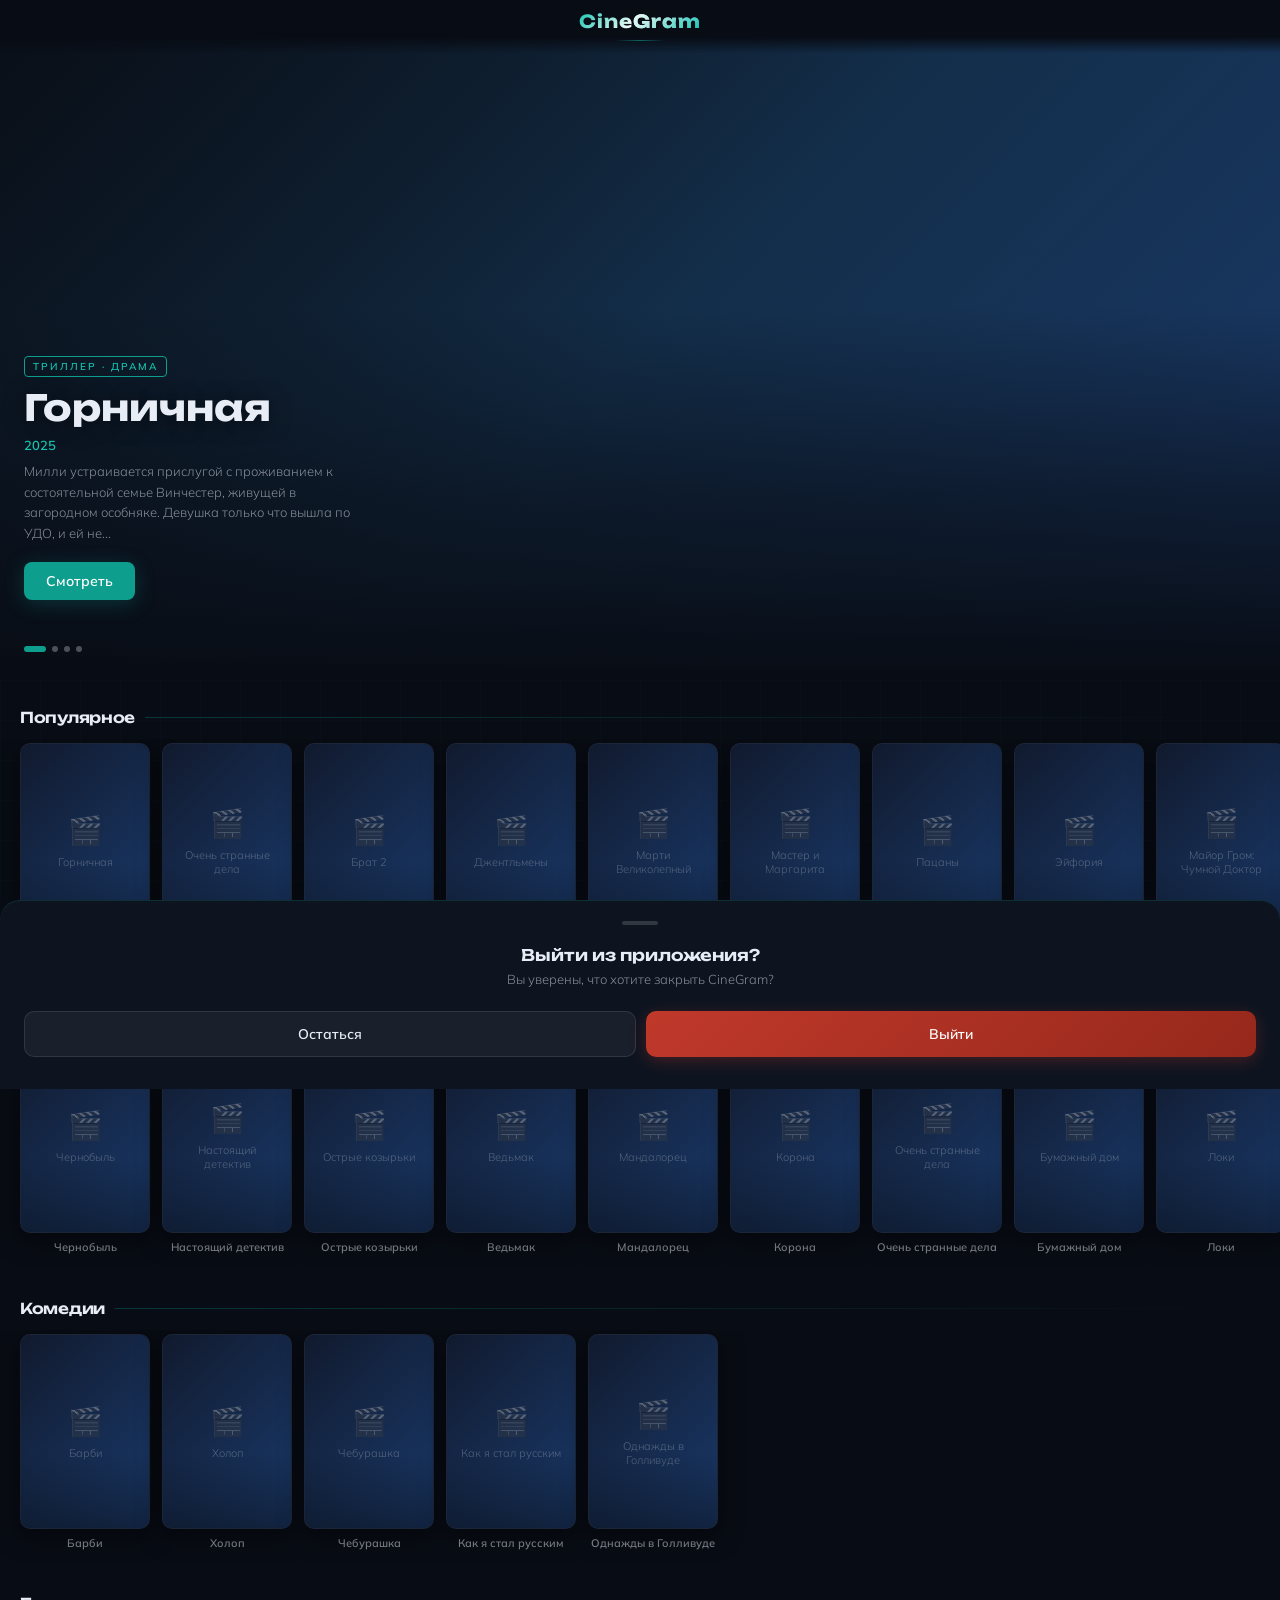
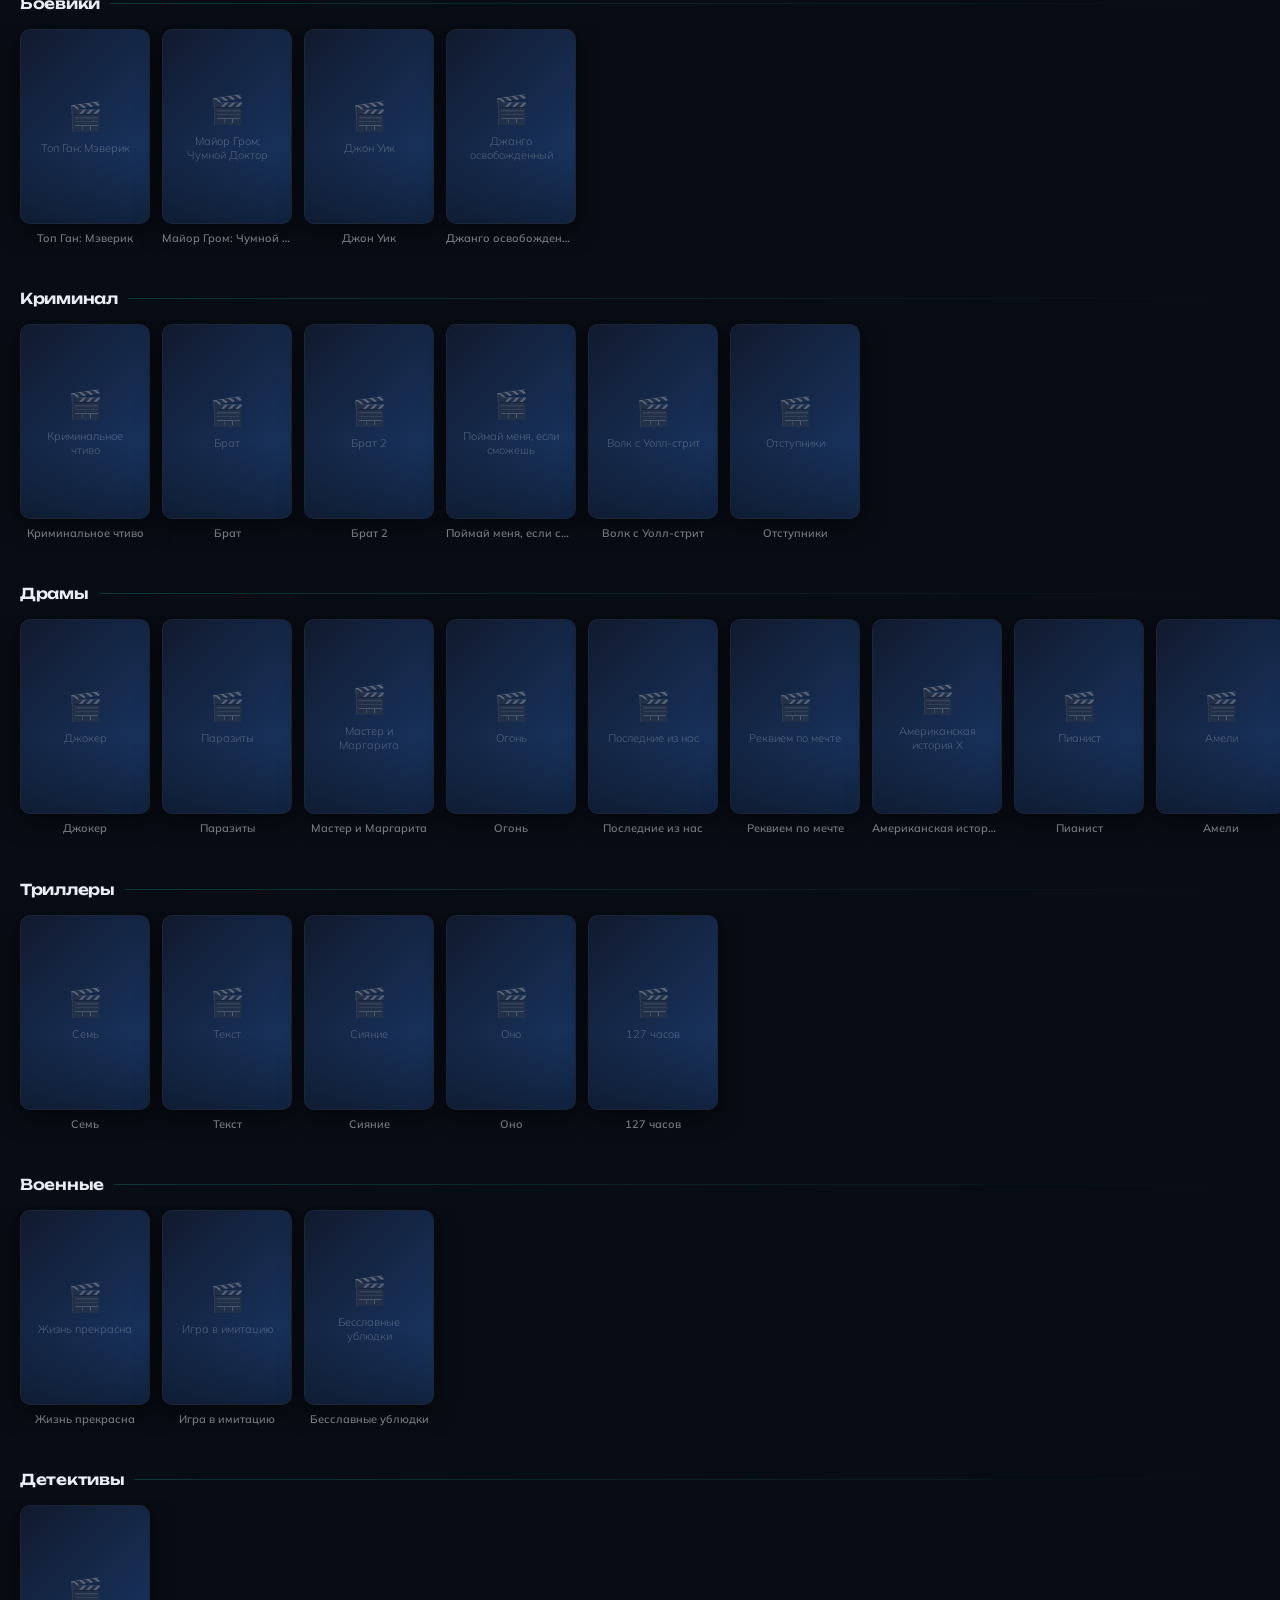
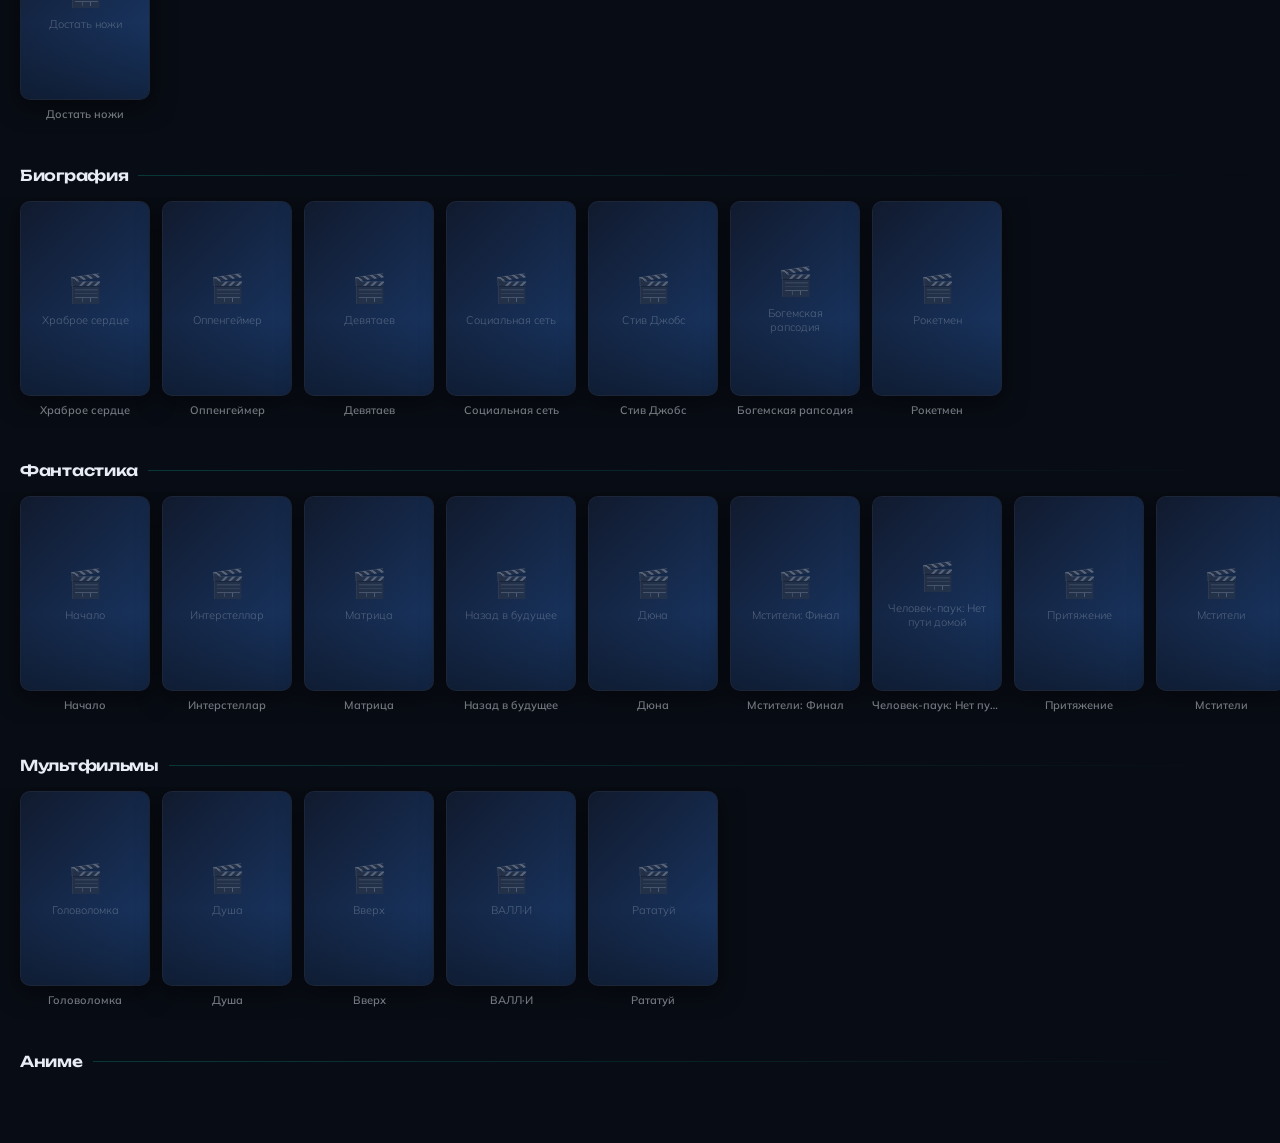
==== commit 6fef780a: "Update index.html" ====
--- a/index.html
+++ b/index.html
@@ -125,7 +125,7 @@
       <div class="section-title">Аниме</div>
       <div class="section-line"></div>
     </div>
-    <div class="row" id="anime"></div>
+    <div class="row" id="anim"></div>
   </section>
 
 </div>
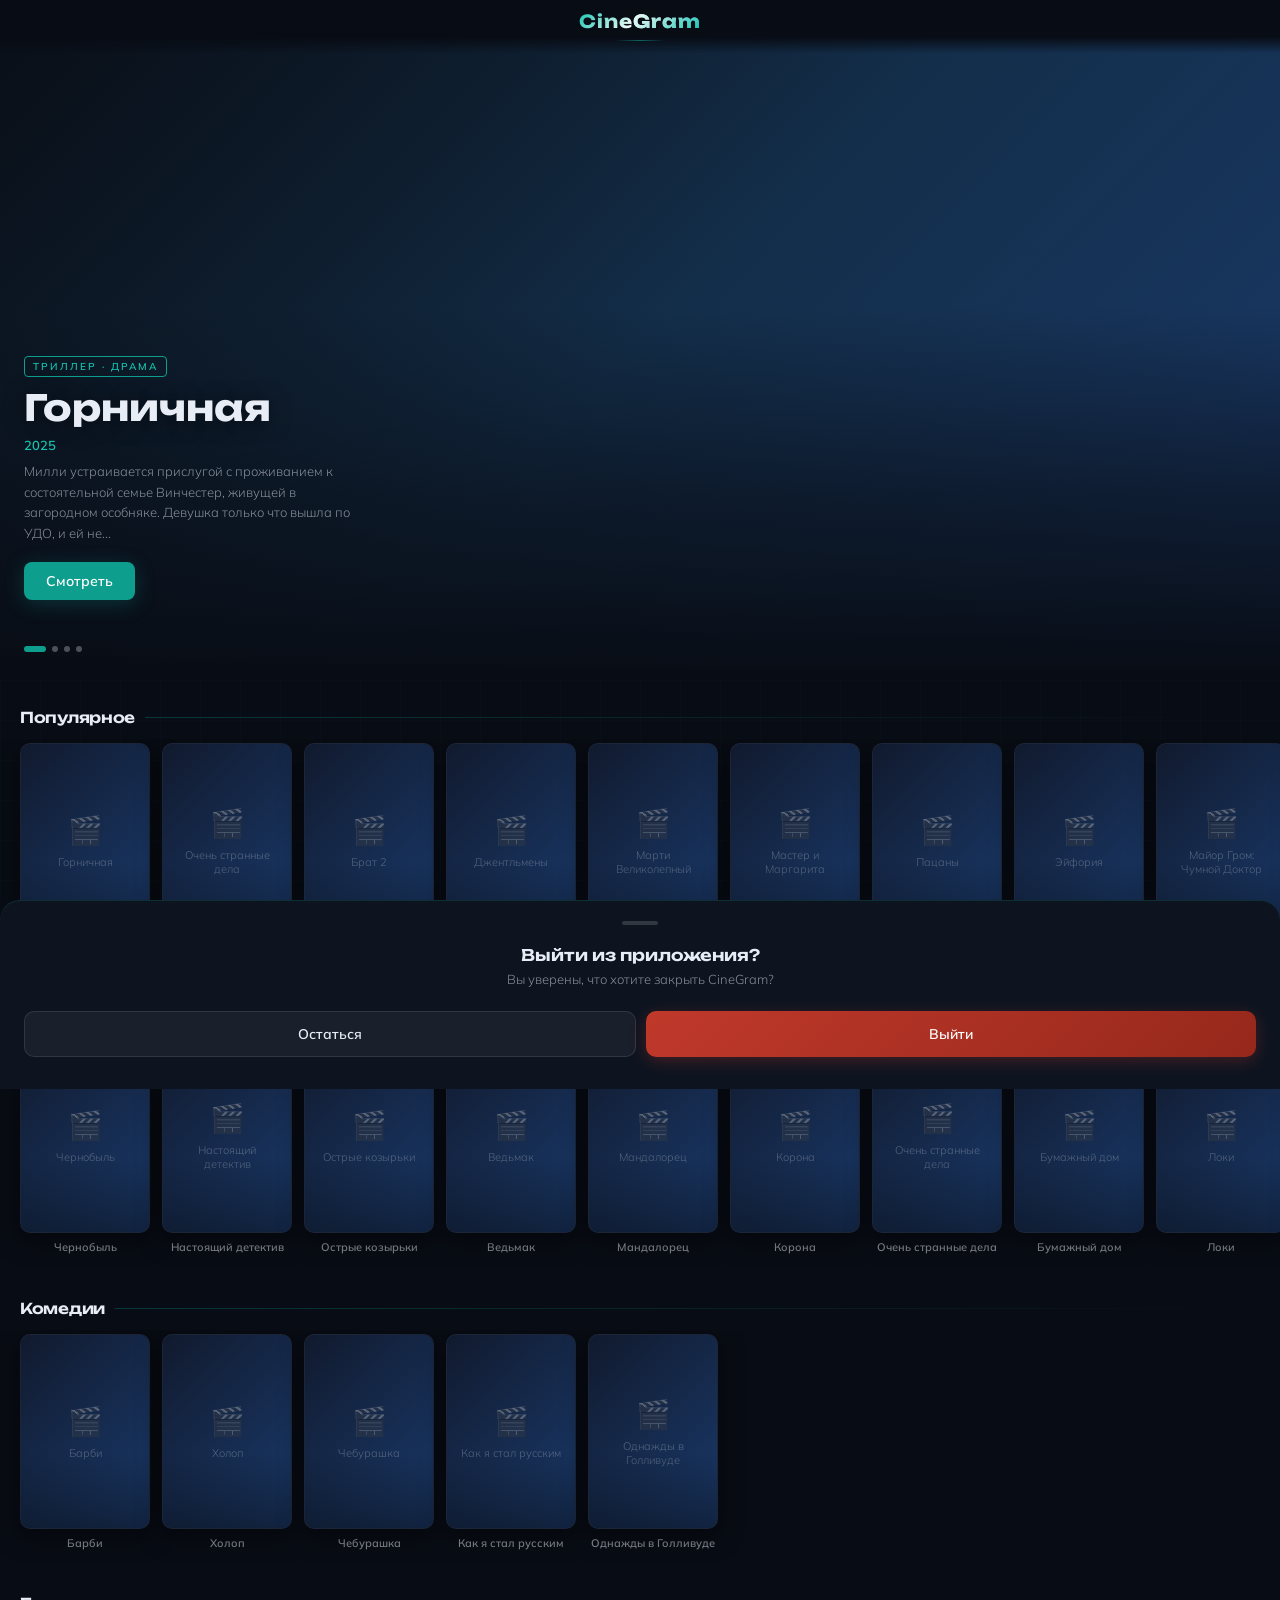
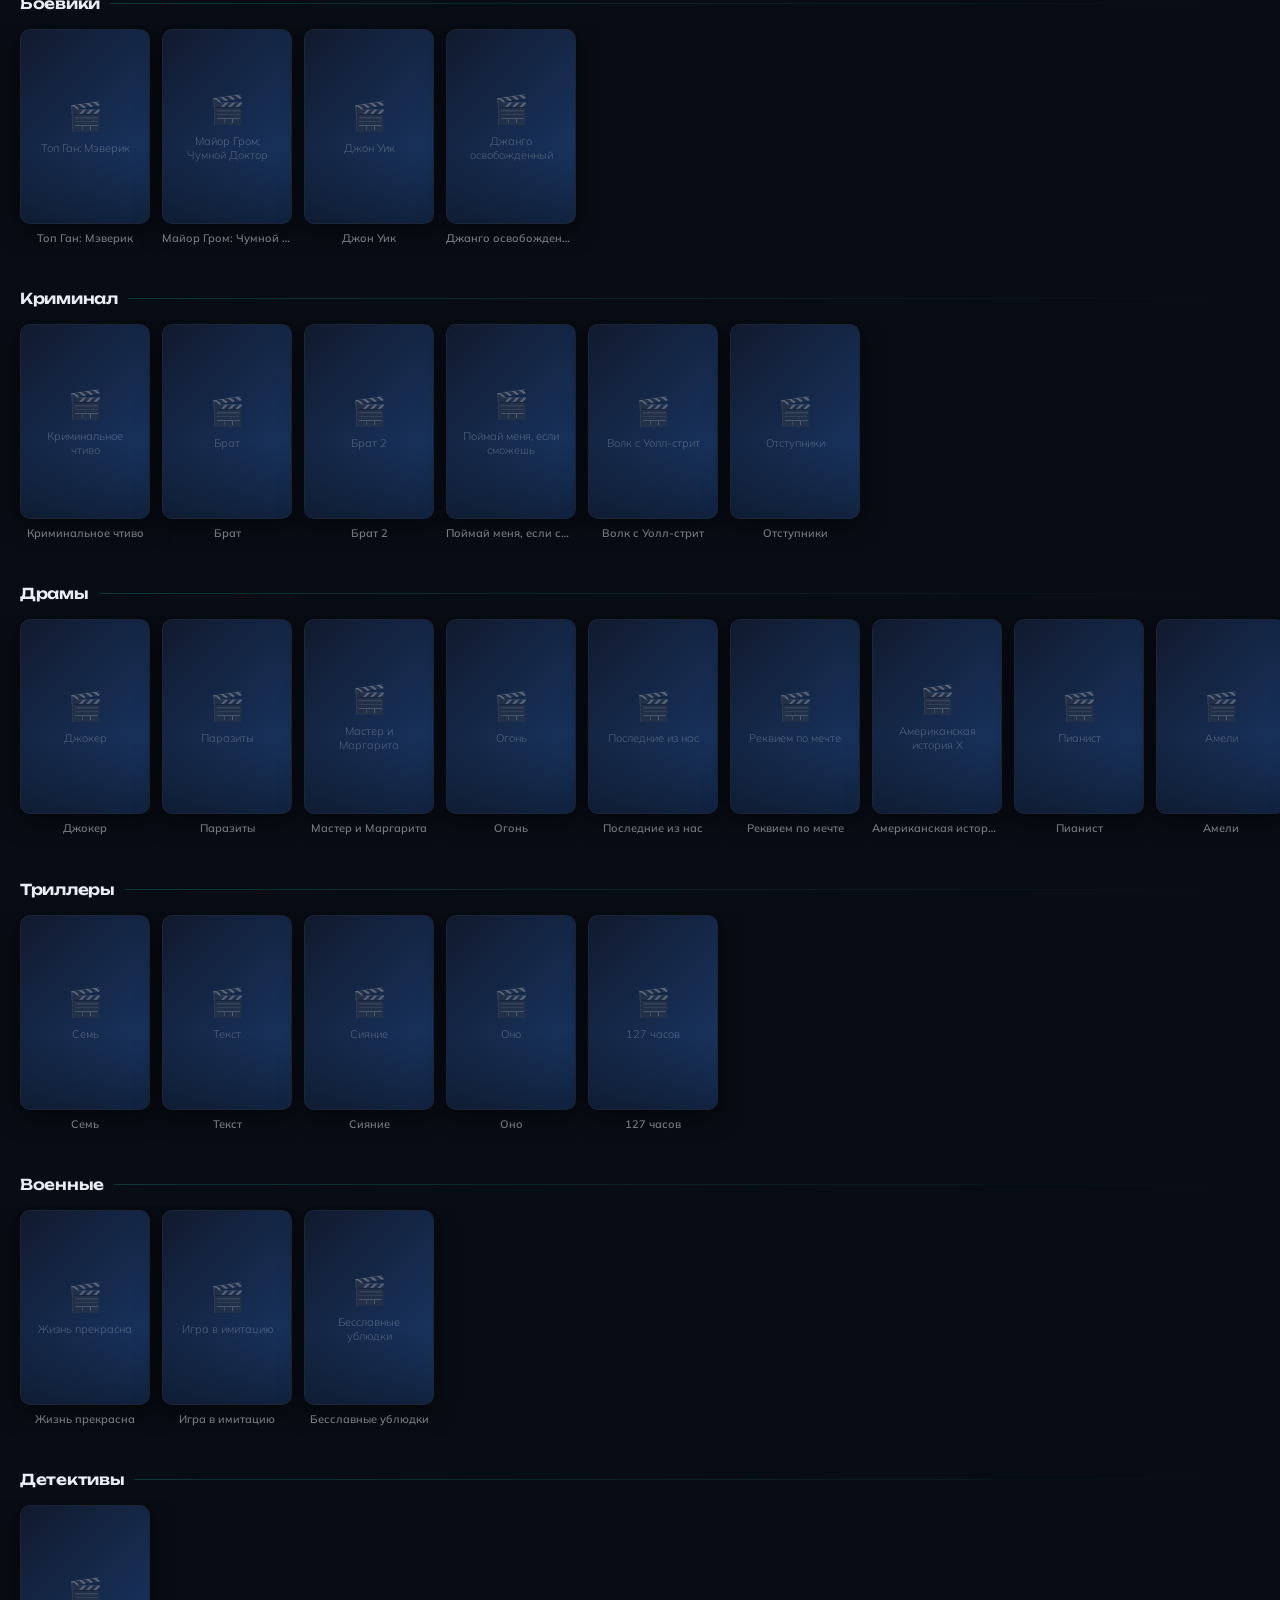
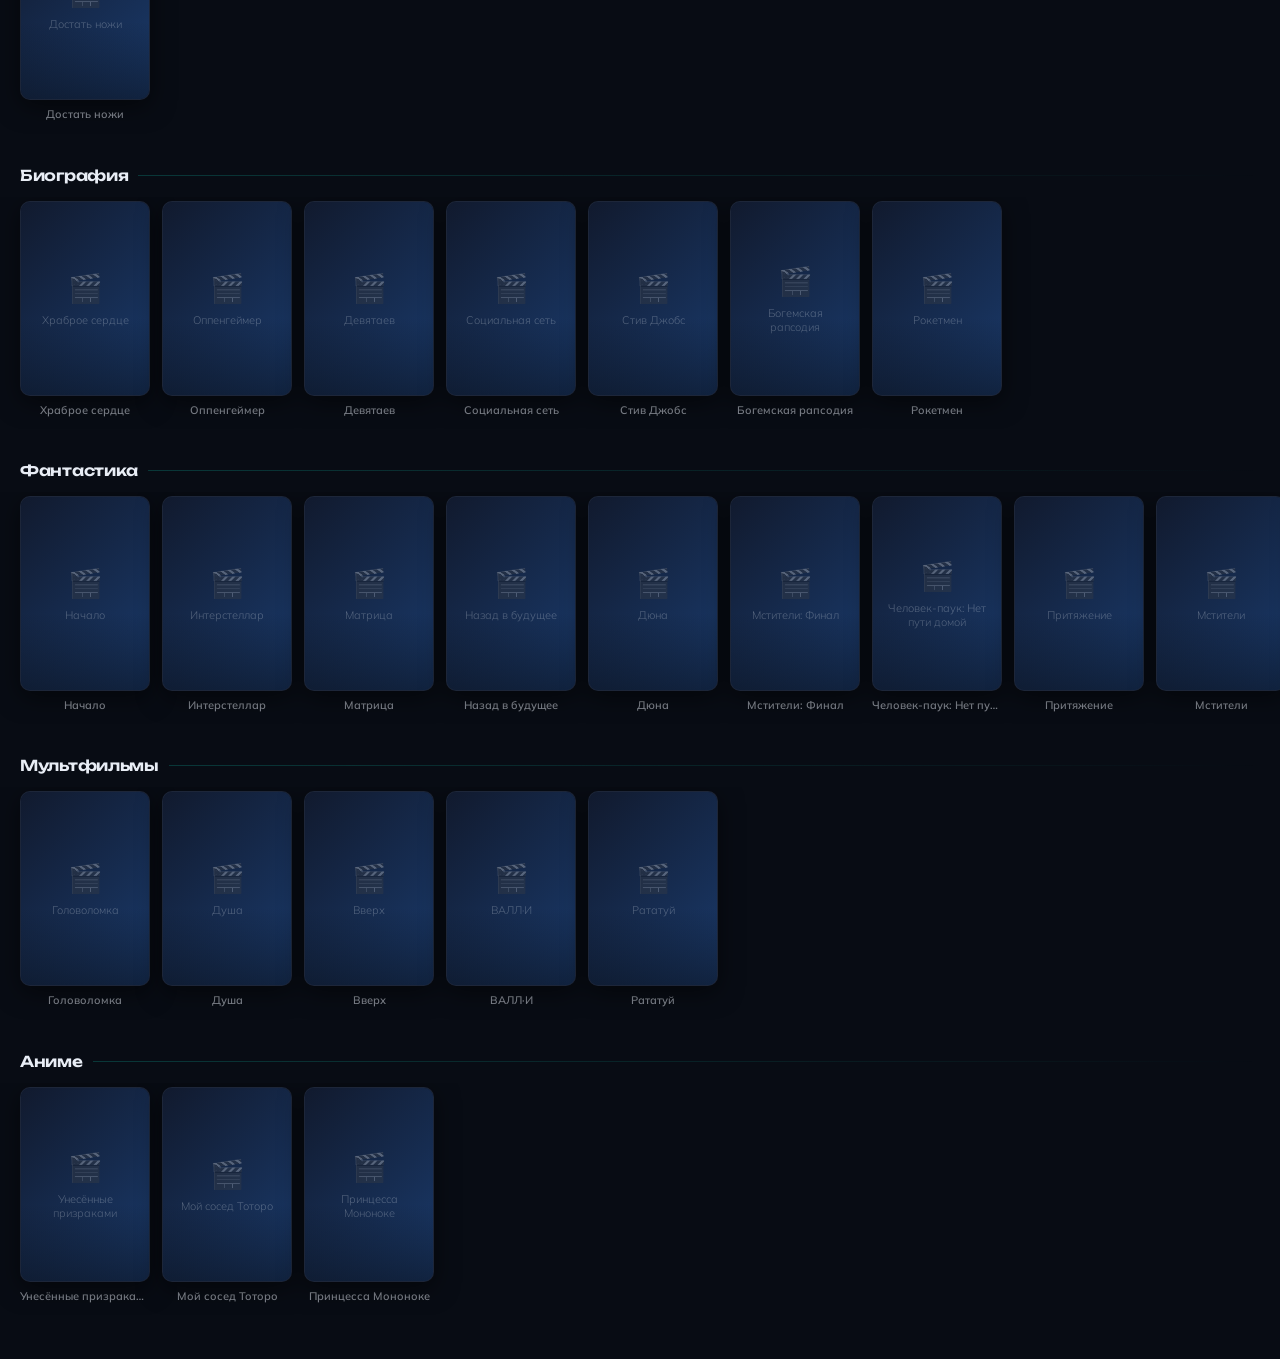
==== commit a7701e93: "Update index.html" ====
--- a/index.html
+++ b/index.html
@@ -125,7 +125,7 @@
       <div class="section-title">Аниме</div>
       <div class="section-line"></div>
     </div>
-    <div class="row" id="anim"></div>
+    <div class="row" id="anime"></div>
   </section>
 
 </div>
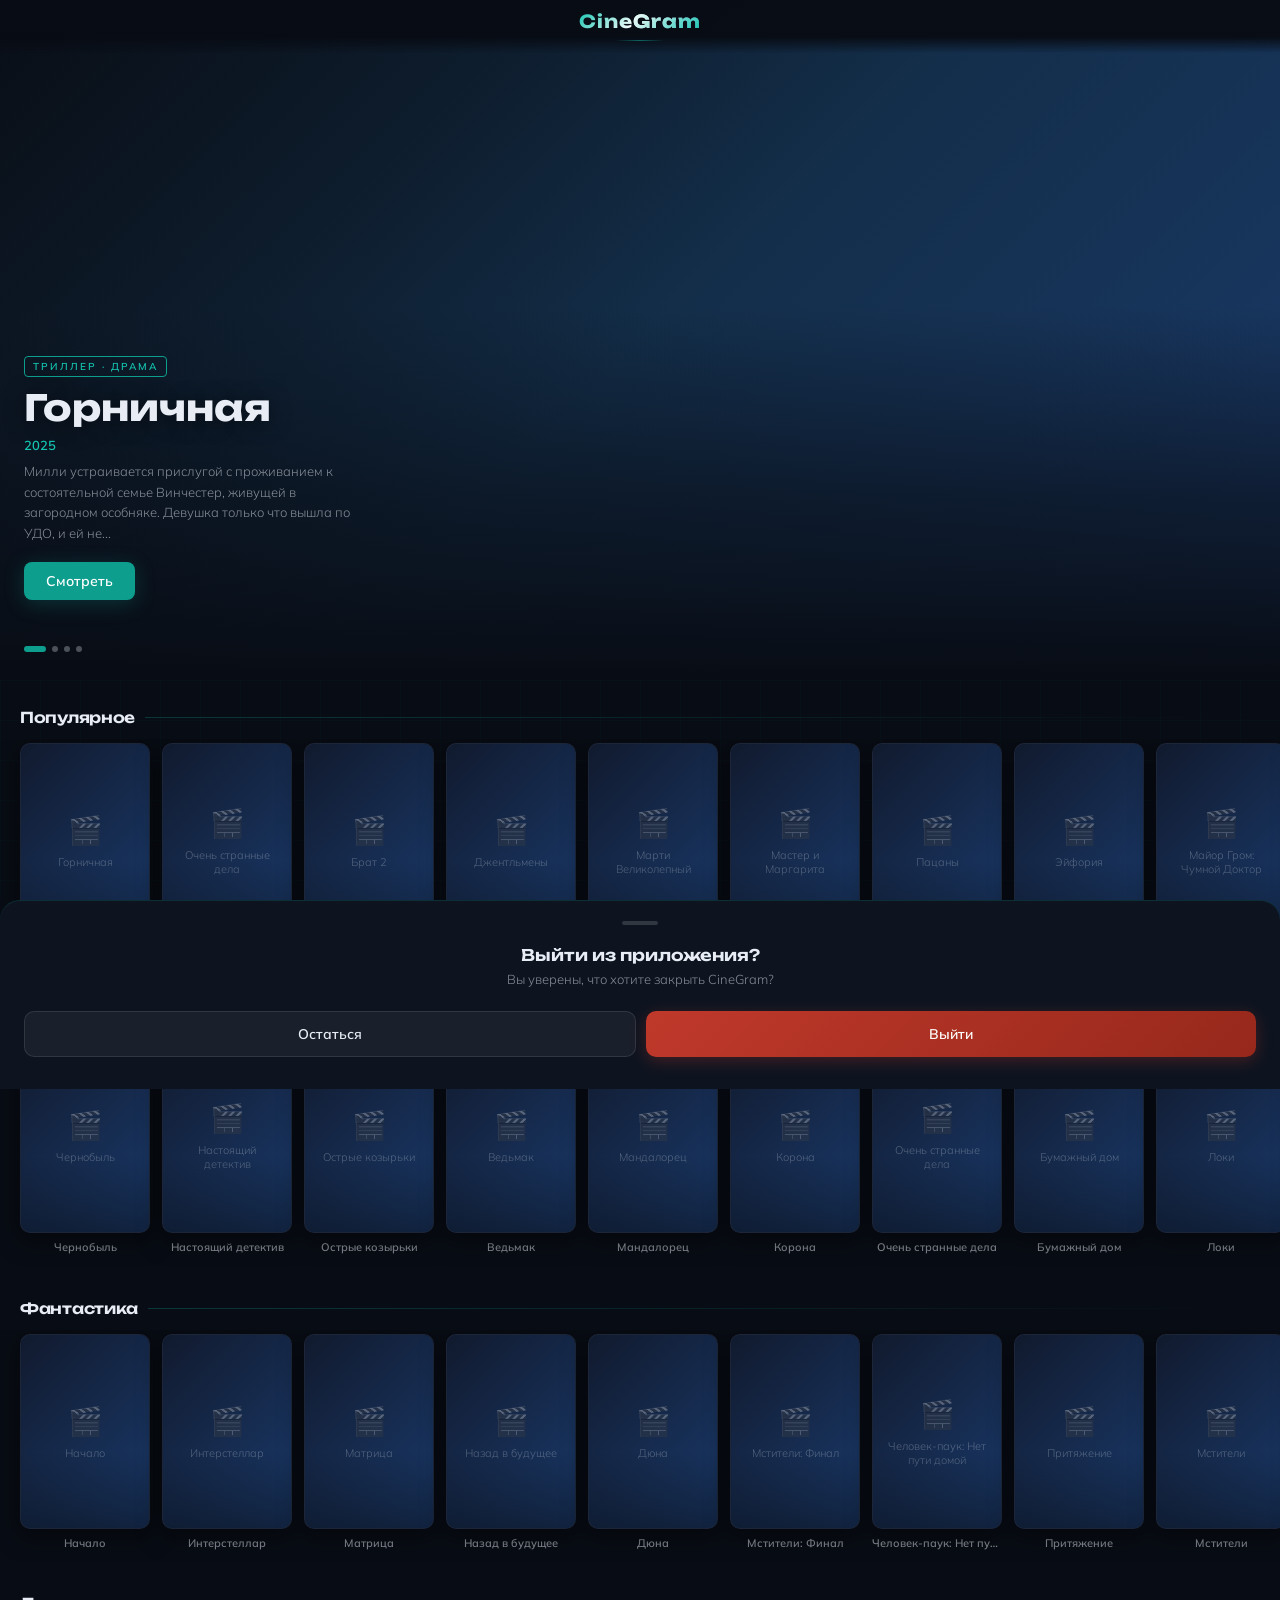
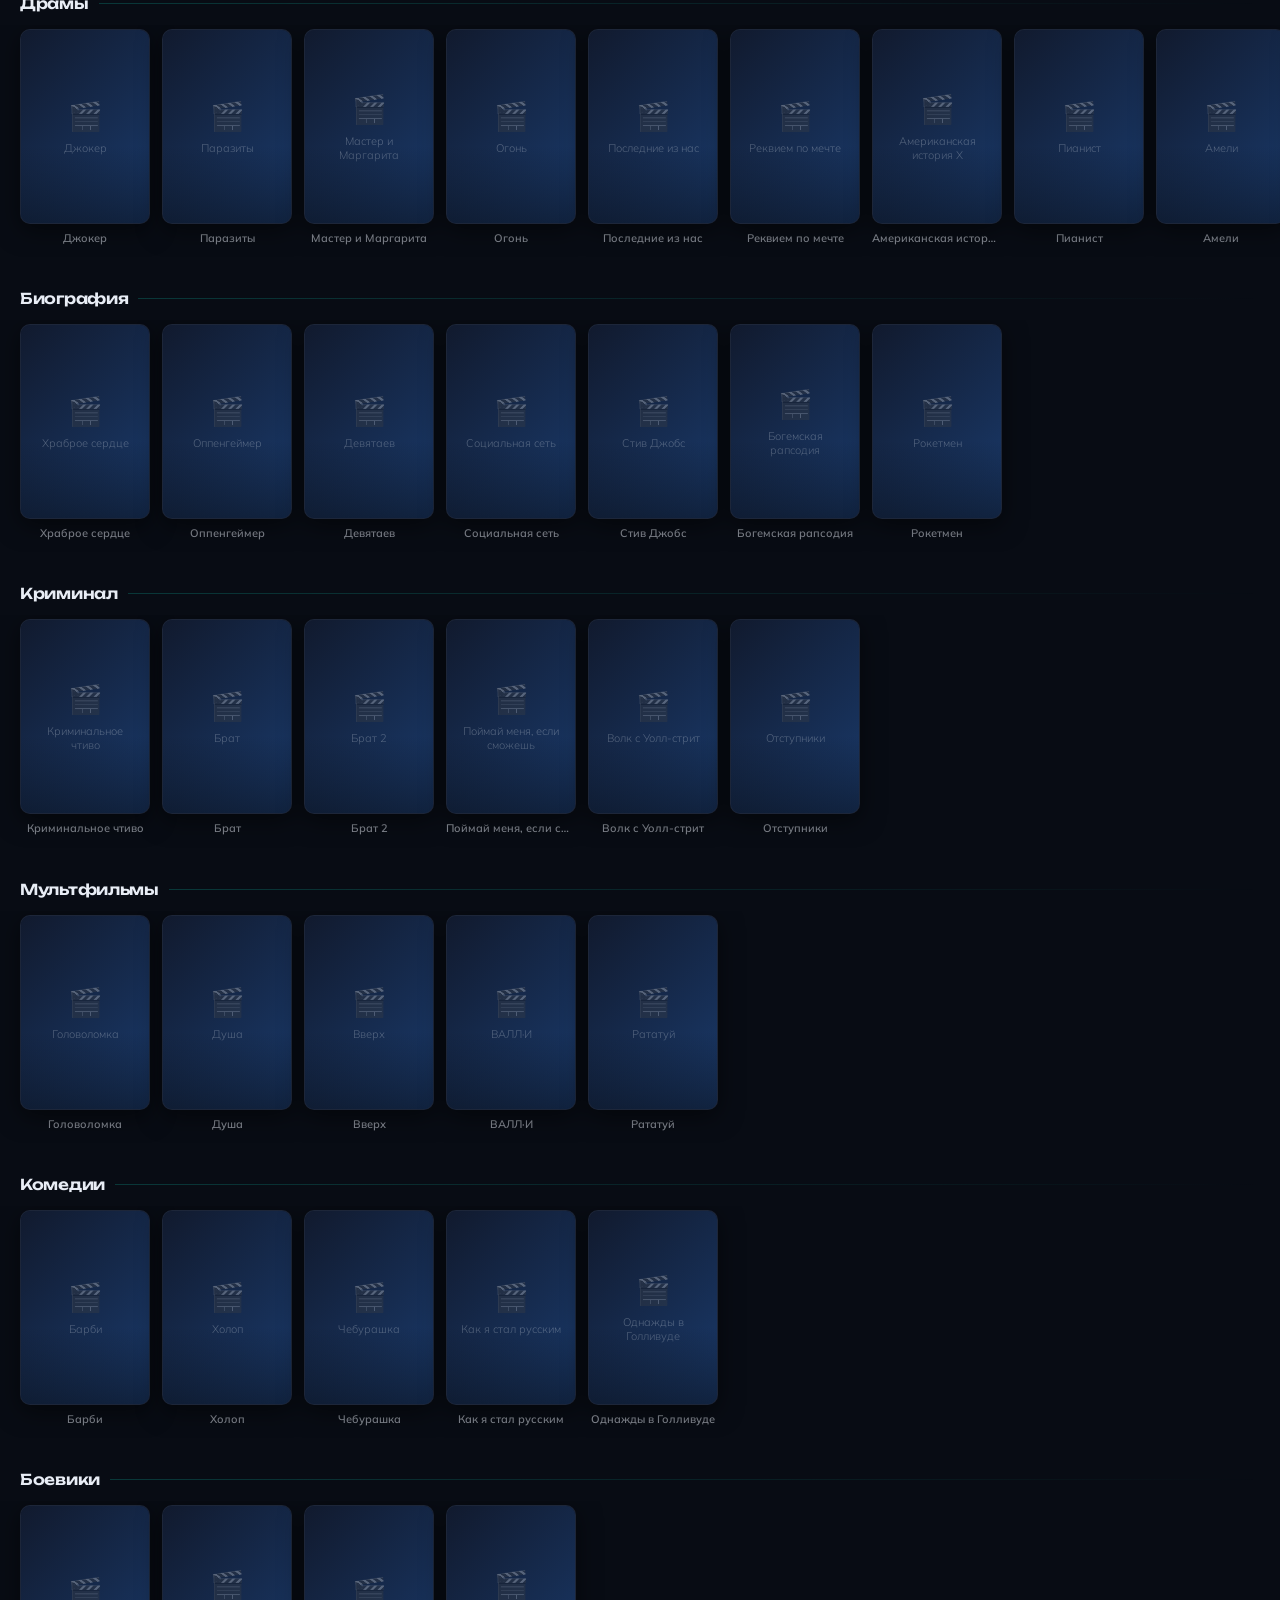
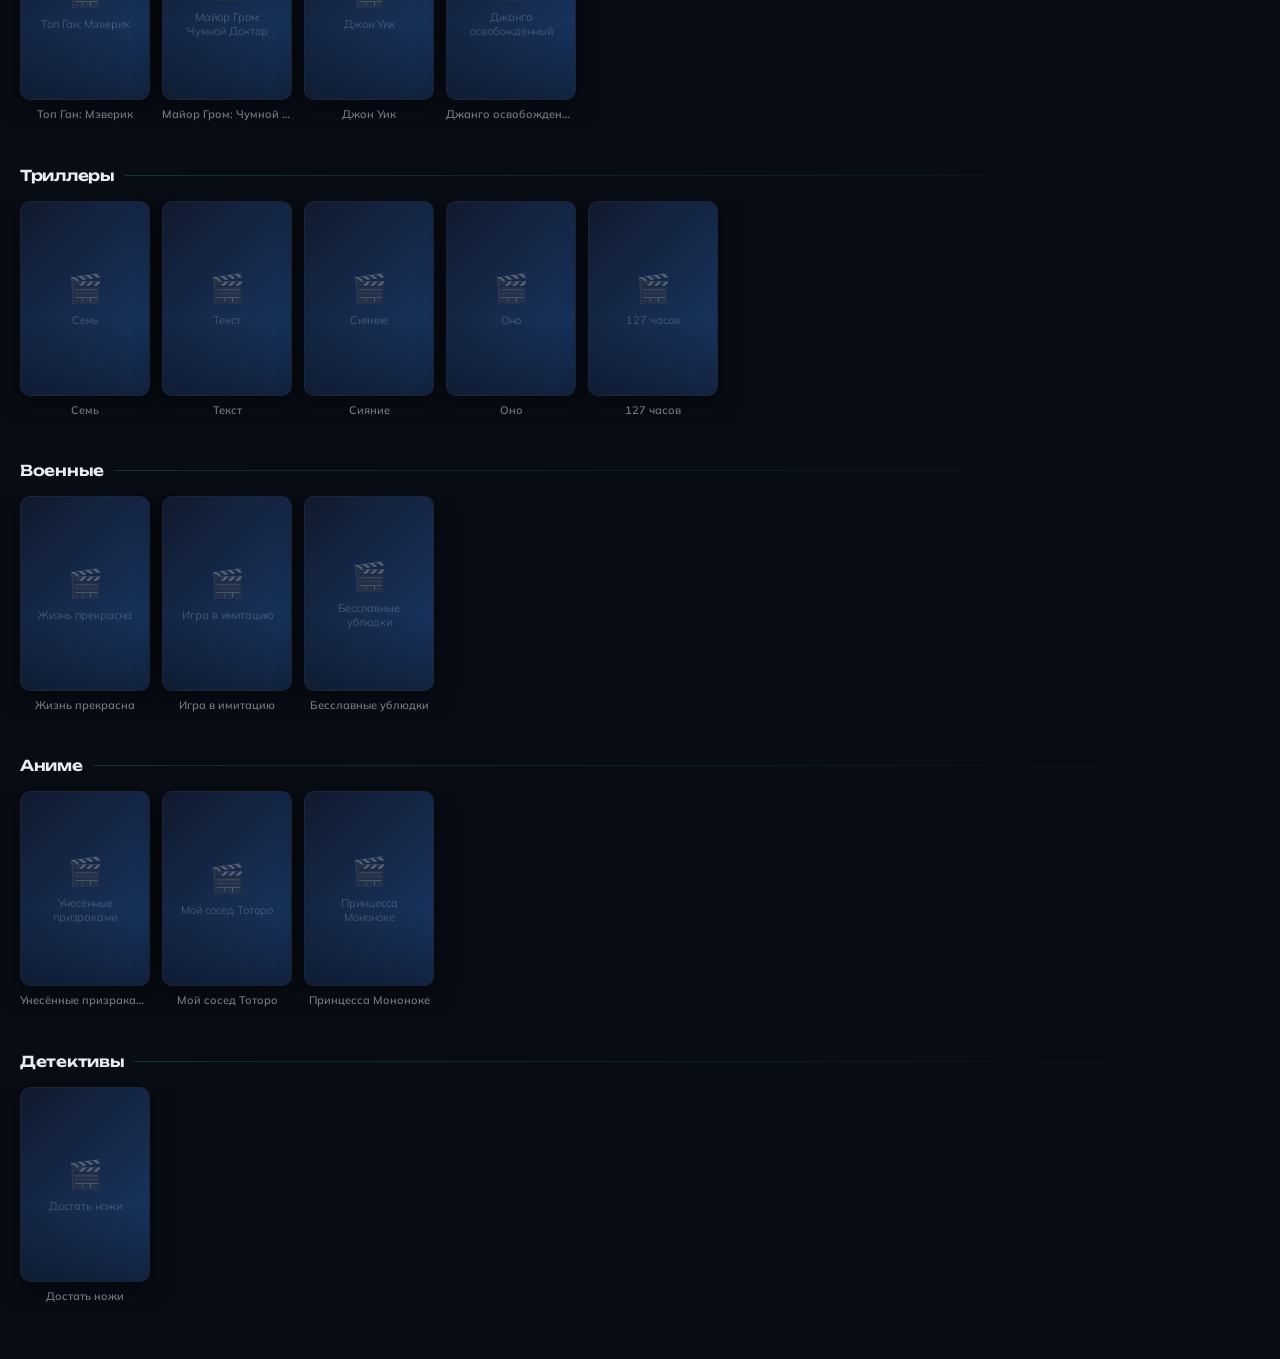
==== commit fdaca342: "Update index.html" ====
--- a/index.html
+++ b/index.html
@@ -42,6 +42,46 @@
 
   <section>
     <div class="section-header">
+      <div class="section-title">Фантастика</div>
+      <div class="section-line"></div>
+    </div>
+    <div class="row" id="scifi"></div>
+  </section>
+
+  <section>
+    <div class="section-header">
+      <div class="section-title">Драмы</div>
+      <div class="section-line"></div>
+    </div>
+    <div class="row" id="drama"></div>
+  </section>
+
+  <section>
+    <div class="section-header">
+      <div class="section-title">Биография</div>
+      <div class="section-line"></div>
+    </div>
+    <div class="row" id="biography"></div>
+  </section>
+
+  <section>
+    <div class="section-header">
+      <div class="section-title">Криминал</div>
+      <div class="section-line"></div>
+    </div>
+    <div class="row" id="crime"></div>
+  </section>
+
+  <section>
+    <div class="section-header">
+      <div class="section-title">Мультфильмы</div>
+      <div class="section-line"></div>
+    </div>
+    <div class="row" id="cartoon"></div>
+  </section>
+
+  <section>
+    <div class="section-header">
       <div class="section-title">Комедии</div>
       <div class="section-line"></div>
     </div>
@@ -54,22 +94,6 @@
       <div class="section-line"></div>
     </div>
     <div class="row" id="action"></div>
-  </section>
-
-  <section>
-    <div class="section-header">
-      <div class="section-title">Криминал</div>
-      <div class="section-line"></div>
-    </div>
-    <div class="row" id="crime"></div>
-  </section>
-
-  <section>
-    <div class="section-header">
-      <div class="section-title">Драмы</div>
-      <div class="section-line"></div>
-    </div>
-    <div class="row" id="drama"></div>
   </section>
 
   <section>
@@ -90,42 +114,18 @@
 
   <section>
     <div class="section-header">
+      <div class="section-title">Аниме</div>
+      <div class="section-line"></div>
+    </div>
+    <div class="row" id="anime"></div>
+  </section>
+
+  <section>
+    <div class="section-header">
       <div class="section-title">Детективы</div>
       <div class="section-line"></div>
     </div>
     <div class="row" id="detective"></div>
-  </section>
-
-  <section>
-    <div class="section-header">
-      <div class="section-title">Биография</div>
-      <div class="section-line"></div>
-    </div>
-    <div class="row" id="biography"></div>
-  </section>
-
-  <section>
-    <div class="section-header">
-      <div class="section-title">Фантастика</div>
-      <div class="section-line"></div>
-    </div>
-    <div class="row" id="scifi"></div>
-  </section>
-
-  <section>
-    <div class="section-header">
-      <div class="section-title">Мультфильмы</div>
-      <div class="section-line"></div>
-    </div>
-    <div class="row" id="cartoon"></div>
-  </section>
-
-  <section>
-    <div class="section-header">
-      <div class="section-title">Аниме</div>
-      <div class="section-line"></div>
-    </div>
-    <div class="row" id="anime"></div>
   </section>
 
 </div>
